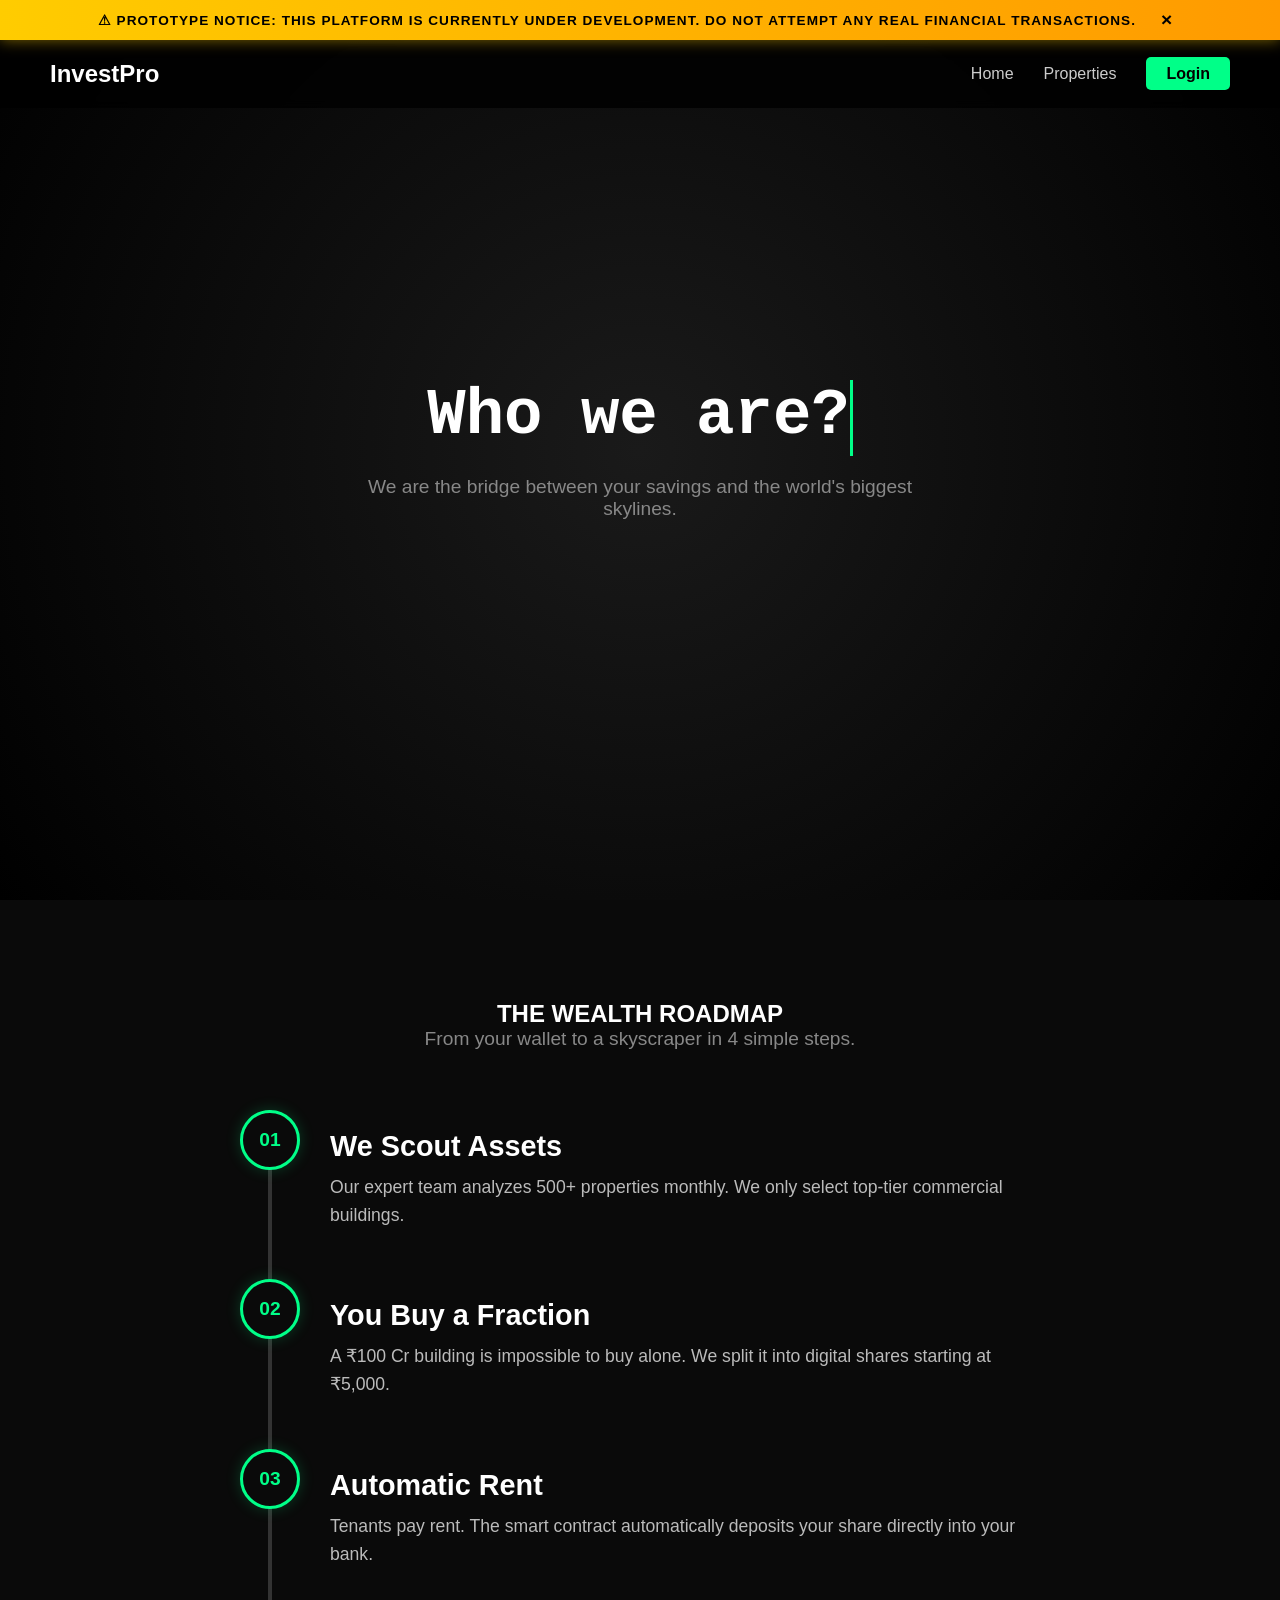
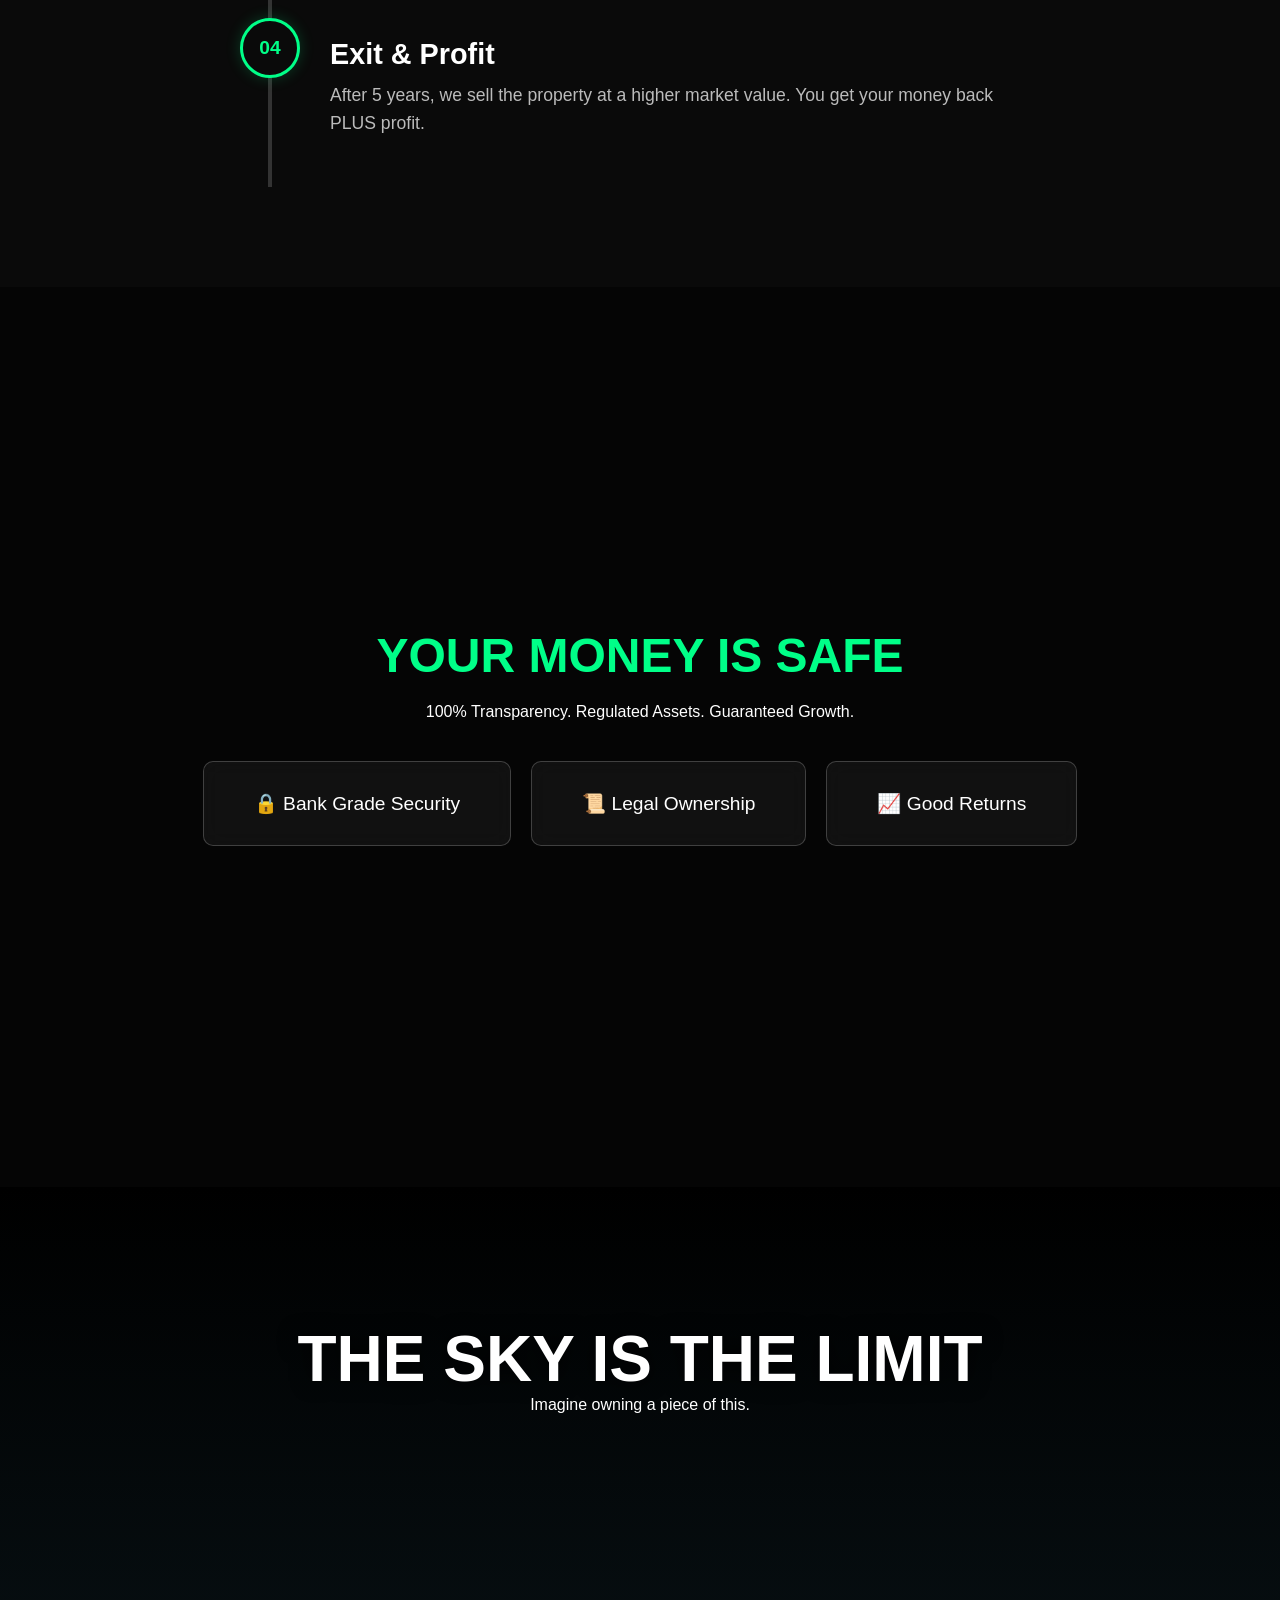
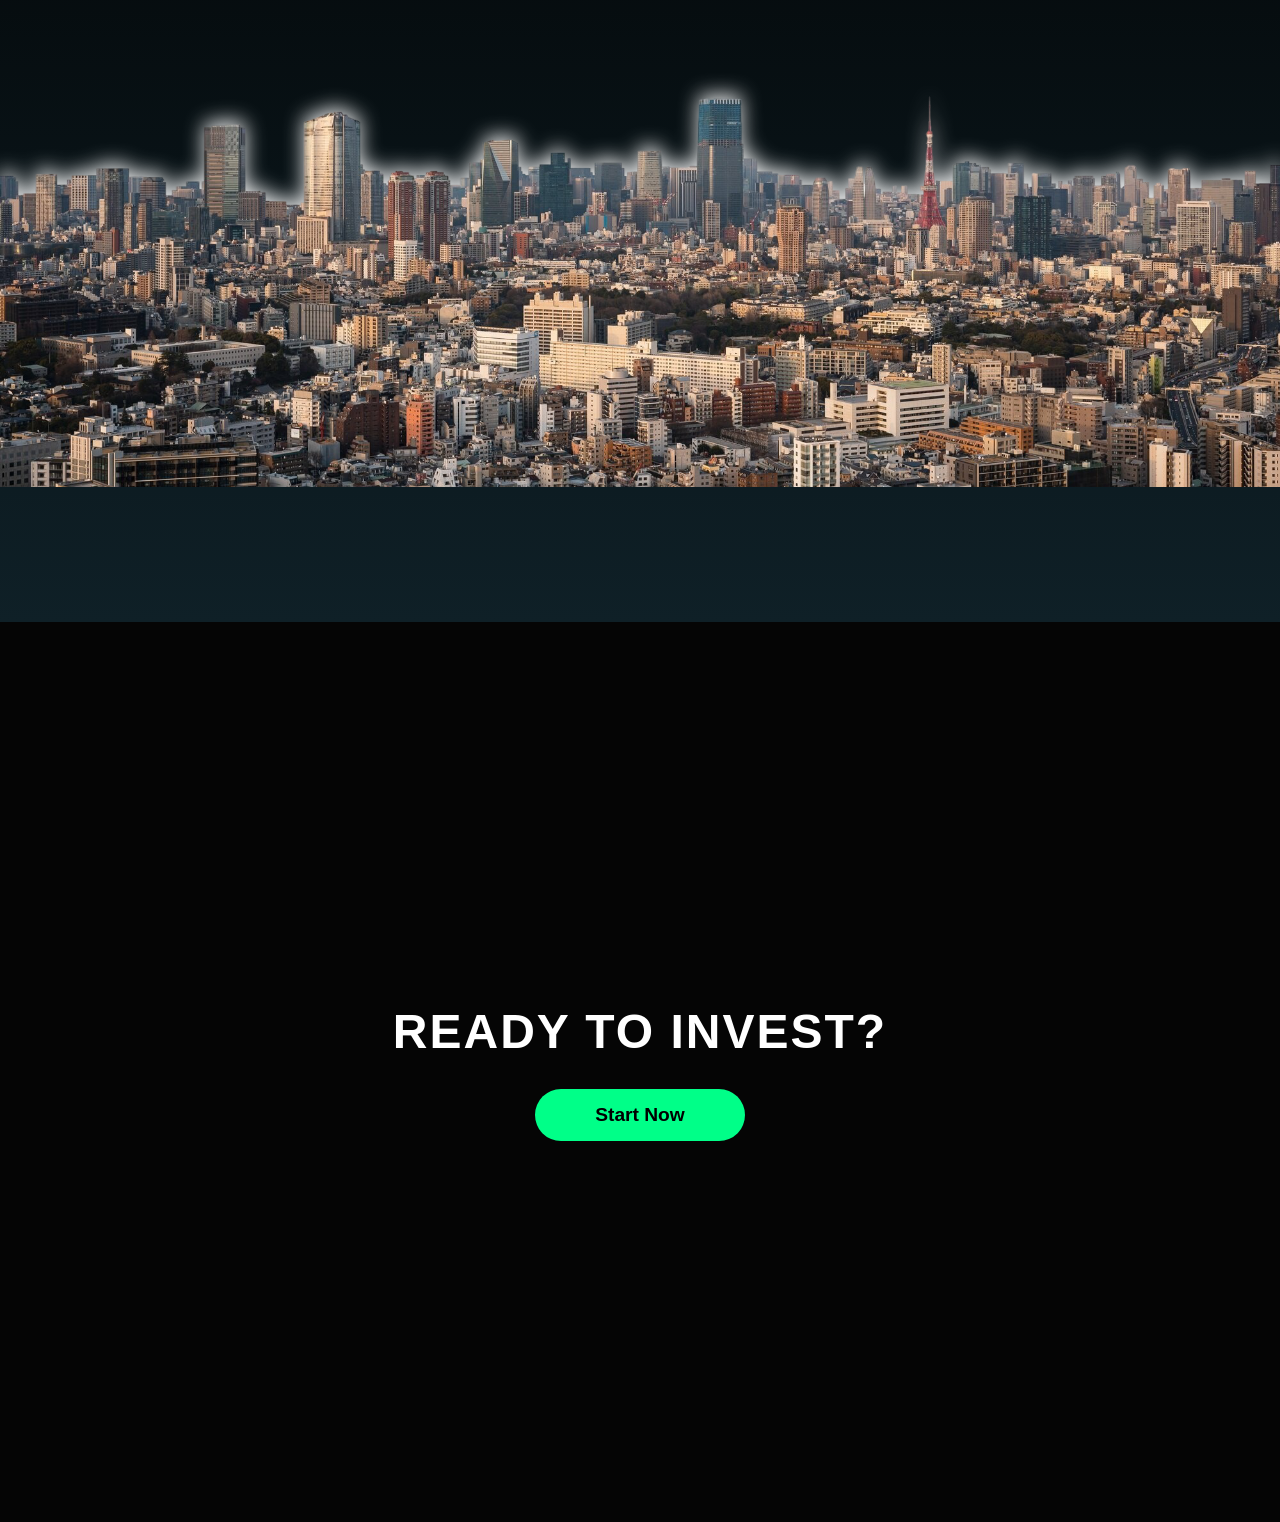
==== index.html @ 681313ad "Initial launch of InvestPro" ====
<!DOCTYPE html>
<html lang="en">
<head>
    <meta charset="UTF-8">
    <meta name="viewport" content="width=device-width, initial-scale=1.0">
    <title>InvestPro - Future of Real Estate</title>
    <link rel="stylesheet" href="style.css">
</head>
<body>

    <body class="has-alert"> <div id="dev-warning" class="dev-alert-bar">
        <span>⚠ PROTOTYPE NOTICE: This platform is currently under development. Do not attempt any real financial transactions.</span>
        <button class="close-alert" onclick="closeAlert()">×</button>
    </div>
    
    <div class="cursor-glow"></div>

    <nav class="navbar">
        <div class="logo">InvestPro</div>
        <ul class="nav-links">
        <li><a href="#">Home</a></li>
        <li><a href="login.html">Properties</a></li>
        <li><a href="login.html" class="login-btn">Login</a></li>
        </ul>
    </nav>

    <section class="screen intro">
        <div class="content">
            <h1 id="typewriter"></h1>
            <p>We are the bridge between your savings and the world's biggest skylines.</p>
        </div>

        <div class="airplane-container">
            <svg class="paper-airplane" viewBox="0 0 512 512" fill="currentColor">
                <path d="M498.1 5.6c10.1 7 15.4 19.1 13.5 31.2l-64 416c-1.5 9.7-7.4 18.2-16 23s-18.9 5.4-28 1.6L284 427.7l-68.5 74.1c-8.9 9.7-22.9 12.9-35.2 8.1S160 493.2 160 480V396.4c0-4 1.5-7.8 4.2-10.7L331.8 202.8c5.8-6.3 5.6-16-.4-22s-15.7-6.4-22-.7L106 360.8 17.7 316.6C7.1 311.3 .3 300.7 0 288.9s5.9-22.8 16.1-28.7l448-256c10.7-6.1 23.9-5.5 34 1.4z"/>
            </svg>
            <div class="jet-trail"></div>
        </div>
    </section>

    <section class="screen process-section">
        <h2>THE WEALTH ROADMAP</h2>
        <p class="subtitle">From your wallet to a skyscraper in 4 simple steps.</p>

        <div class="timeline">
            <div class="timeline-item hidden">
                <div class="step-number">01</div>
                <div class="step-content">
                    <h3>We Scout Assets</h3>
                    <p>Our expert team analyzes 500+ properties monthly. We only select top-tier commercial buildings.</p>
                </div>
            </div>
            <div class="timeline-item hidden">
                <div class="step-number">02</div>
                <div class="step-content">
                    <h3>You Buy a Fraction</h3>
                    <p>A ₹100 Cr building is impossible to buy alone. We split it into digital shares starting at ₹5,000.</p>
                </div>
            </div>
            <div class="timeline-item hidden">
                <div class="step-number">03</div>
                <div class="step-content">
                    <h3>Automatic Rent</h3>
                    <p>Tenants pay rent. The smart contract automatically deposits your share directly into your bank.</p>
                </div>
            </div>
            <div class="timeline-item hidden">
                <div class="step-number">04</div>
                <div class="step-content">
                    <h3>Exit & Profit</h3>
                    <p>After 5 years, we sell the property at a higher market value. You get your money back PLUS profit.</p>
                </div>
            </div>
        </div>
    </section>

    <section class="screen safety">
        <div class="content">
            <h2>YOUR MONEY IS SAFE</h2>
            <p>100% Transparency. Regulated Assets. Guaranteed Growth.</p>
            <div class="cards-row">
                <div class="glass-card hidden">🔒 Bank Grade Security</div>
                <div class="glass-card hidden">📜 Legal Ownership</div>
                <div class="glass-card hidden">📈 Good Returns</div>
            </div>
        </div>
    </section>

    <div class="grand-reveal-container">
        <div class="sticky-wrapper">
            
            <div class="floating-text">
                <h2>THE SKY IS THE LIMIT</h2>
                <p>Imagine owning a piece of this.</p>
            </div>

            <img src="city.png" class="burj-khalifa" alt="City Skyline">
                 
        </div>
    </div>

    <section class="screen footer">
    <h2>Ready to Invest?</h2>
    
    <a href="register.html" class="cta-btn">Start Now</a>
    
</section>

    <script src="script.js"></script>
</body>
</html>
---- style.css ----
/* =========================================
   1. GLOBAL RESET & BASICS
   ========================================= */
* { margin: 0; padding: 0; box-sizing: border-box; }

body {
    background-color: #050505; 
    color: white;
    font-family: 'Arial', sans-serif;
    overflow-x: hidden; 
    cursor: crosshair; /* Custom Cursor */
}

/* =========================================
   2. DEVELOPMENT WARNING BAR (Fixed Top)
   ========================================= */
.dev-alert-bar {
    position: fixed;
    top: 0; left: 0; width: 100%; height: 40px;
    background: linear-gradient(90deg, #ffcc00, #ff9a00); /* Amber Warning */
    color: black;
    display: flex; justify-content: center; align-items: center;
    z-index: 10001; /* Highest priority */
    font-size: 0.85rem; font-weight: bold;
    box-shadow: 0 0 15px rgba(255, 204, 0, 0.5);
    text-transform: uppercase; letter-spacing: 1px;
}
.dev-alert-bar span { margin-right: 15px; }

.close-alert {
    background: transparent; border: none; font-size: 1.2rem;
    cursor: pointer; font-weight: bold; color: black; padding: 0 10px;
}
.close-alert:hover { color: white; }

/* Push Navbar down when alert is present */
body.has-alert .navbar { top: 40px; }

/* =========================================
   3. CUSTOM CURSOR & NAVBAR
   ========================================= */
.cursor-glow {
    width: 40px; height: 40px; border: 2px solid #00ff88; border-radius: 50%;
    position: fixed; transform: translate(-50%, -50%); pointer-events: none;
    z-index: 9999; box-shadow: 0 0 10px #00ff88, inset 0 0 10px #00ff88;
    transition: width 0.2s, height 0.2s, background-color 0.2s; mix-blend-mode: difference;
}
.cursor-glow.active { width: 20px; height: 20px; background-color: #00ff88; }

a, button, .card { cursor: pointer; }

.navbar {
    display: flex; justify-content: space-between; align-items: center;
    padding: 20px 50px; position: fixed; width: 100%; top: 0;
    z-index: 1000; background: rgba(0, 0, 0, 0.8); backdrop-filter: blur(5px);
    transition: top 0.3s ease;
}
.logo { font-weight: bold; font-size: 24px; color: white; }
.nav-links { list-style: none; display: flex; gap: 30px; }
.nav-links a { text-decoration: none; color: #ccc; transition: color 0.3s; }
.nav-links a:hover { color: #00ff88; }
.login-btn { background: #00ff88; color: black !important; padding: 8px 20px; border-radius: 5px; font-weight: bold; }

/* =========================================
   4. HOMEPAGE: INTRO SECTION
   ========================================= */
.screen {
    min-height: 100vh; display: flex; flex-direction: column;
    align-items: center; justify-content: center; text-align: center;
    padding: 50px 20px; position: relative;
}
.intro { background: radial-gradient(circle, #1a1a1a, #000000); overflow: hidden; }

#typewriter {
    font-size: 4rem; font-family: 'Courier New', monospace;
    border-right: 3px solid #00ff88; display: inline-block; min-height: 1.2em;
    margin-bottom: 20px; position: relative; z-index: 2;
}
.intro p { color: #888; font-size: 1.2rem; max-width: 600px; position: relative; z-index: 2; }

/* CYBERPUNK PLANE */
.airplane-container {
    position: absolute; top: 0; left: 0; width: 100%; height: 100%;
    pointer-events: none; overflow: hidden; z-index: 0; perspective: 1000px;
}
.paper-airplane {
    position: absolute; bottom: -100px; left: -100px; width: 60px; height: 60px; color: #fff;
    filter: drop-shadow(0 0 10px #00ff88) drop-shadow(0 0 20px #00ff88);
    animation: superFlight 8s ease-in-out infinite;
}
.jet-trail {
    position: absolute; width: 200px; height: 2px;
    background: linear-gradient(to left, transparent, #00ff88, #fff);
    opacity: 0; filter: blur(2px); animation: trailFollow 8s ease-in-out infinite;
}
@keyframes superFlight {
    0% { transform: translate(0, 0) rotate(15deg) translateZ(0); opacity: 0; }
    10% { opacity: 1; }
    20% { transform: translate(30vw, -20vh) rotate(45deg) rotateX(20deg); }
    60% { transform: translate(60vw, -60vh) rotate(20deg) rotateX(-20deg); }
    100% { transform: translate(120vw, -120vh) rotate(60deg) scale(0.5); opacity: 0; }
}

/* =========================================
   5. HOMEPAGE: TIMELINE SECTION
   ========================================= */
.process-section { background-color: #0a0a0a; padding: 100px 20px; position: relative; z-index: 1; }
.subtitle { color: #888; margin-bottom: 60px; font-size: 1.2rem; }
.timeline { position: relative; max-width: 800px; margin: 0 auto; z-index: 2; }
.timeline::after {
    content: ''; position: absolute; width: 4px; background-color: #333;
    left: 28px; top: 0; bottom: 0; z-index: -1;
}
.timeline-item { padding: 20px 0 50px 90px; position: relative; text-align: left; }
.step-number {
    position: absolute; left: 0; top: 0; width: 60px; height: 60px;
    background-color: #0a0a0a; border: 3px solid #00ff88; border-radius: 50%;
    color: #00ff88; font-weight: bold; font-size: 1.2rem; display: flex;
    align-items: center; justify-content: center; z-index: 2;
    box-shadow: 0 0 15px rgba(0, 255, 136, 0.2); transition: all 0.3s ease;
}
.step-content h3 { color: white; font-size: 1.8rem; margin: 0 0 10px 0; }
.step-content p { color: #bbb; line-height: 1.6; font-size: 1.1rem; margin: 0; }
.timeline-item:hover .step-number { background-color: #00ff88; color: black; box-shadow: 0 0 30px #00ff88; transform: scale(1.1); }

/* =========================================
   6. HOMEPAGE: SAFETY CARDS
   ========================================= */
.safety h2 { font-size: 3rem; color: #00ff88; margin-bottom: 20px; }
.cards-row { display: flex; gap: 20px; justify-content: center; margin-top: 40px; flex-wrap: wrap; }
.glass-card {
    background: rgba(255, 255, 255, 0.05); padding: 30px 50px;
    border: 1px solid rgba(255, 255, 255, 0.2); border-radius: 10px; font-size: 1.2rem; backdrop-filter: blur(10px);
}
.hidden { opacity: 0; transform: translateY(50px); transition: all 1s ease-out; }
.show { opacity: 1; transform: translateY(0); }

/* =========================================
   7. HOMEPAGE: EPIC REVEAL (CITY ONLY)
   ========================================= */
.grand-reveal-container {
    height: 115vh; /* Shorter scroll */
    background: linear-gradient(#000000, #0f2027);
}
.sticky-wrapper {
    position: sticky; top: 0; height: 100vh; width: 100%;
    overflow: hidden; display: flex; justify-content: center; align-items: flex-end;
}

/* THE CITY */
.burj-khalifa {
    position: absolute; bottom: 0; left: 0;
    width: 100%; height: auto; max-height: 70vh;
    object-fit: cover; z-index: 2;
    /* Edge Light Effect */
    filter: drop-shadow(0 -4px 10px rgba(255, 255, 255, 0.9));
    /* Animation */
    animation: rollOff linear both;
    animation-timeline: view(block);
    animation-range: exit 0% exit 100%;
}
@keyframes rollOff {
    0% { transform: scale(1); opacity: 1; }
    100% { transform: scale(1.5); opacity: 0; }
}
.floating-text {
    position: absolute; top: 15%; width: 100%; text-align: center; z-index: 3;
}
.floating-text h2 { font-size: 4rem; text-shadow: 0 0 20px black; }

/* =========================================
   8. HOMEPAGE: FOOTER
   ========================================= */
.footer { height: 50vh; background: #050505; flex-direction: column; gap: 30px; }
.footer h2 { font-size: 3rem; text-transform: uppercase; letter-spacing: 2px; }
.cta-btn {
    text-decoration: none; display: inline-block;
    padding: 15px 60px; font-size: 1.2rem; background: #00ff88; border: none;
    border-radius: 30px; color: black; font-weight: bold; transition: all 0.3s ease;
}
.cta-btn:hover { transform: scale(1.1); box-shadow: 0 0 40px #00ff88; }

/* =========================================
   9. LOGIN & REGISTER PAGES
   ========================================= */
.login-page {
    min-height: 100vh;
    background: radial-gradient(circle at center, #1a1a1a, #000000);
    display: flex; justify-content: center; align-items: center;
    padding: 20px;
}

.login-card {
    background: rgba(255, 255, 255, 0.03); backdrop-filter: blur(10px);
    padding: 50px 40px; border-radius: 15px;
    border: 1px solid rgba(0, 255, 136, 0.3);
    box-shadow: 0 0 30px rgba(0, 255, 136, 0.1);
    width: 100%; max-width: 400px; text-align: center;
    animation: fadeInUp 0.8s ease-out;
}
@keyframes fadeInUp { from { opacity: 0; transform: translateY(50px); } to { opacity: 1; transform: translateY(0); } }

.login-card h2 { color: #00ff88; letter-spacing: 2px; margin-bottom: 10px; }
.login-subtitle { color: #888; font-size: 0.9rem; margin-bottom: 40px; }

/* Inputs */
.input-group { position: relative; margin-bottom: 30px; }
.input-group input {
    width: 100%; padding: 10px 0; background: transparent;
    border: none; border-bottom: 2px solid #333;
    color: white; font-size: 1.1rem; outline: none; transition: all 0.3s ease;
}
.input-group label {
    position: absolute; top: 10px; left: 0; color: #666; pointer-events: none; transition: all 0.3s ease;
}
.input-group input:focus ~ label,
.input-group input:not(:placeholder-shown) ~ label {
    top: -20px; font-size: 0.8rem; color: #00ff88;
}

/* Validation Colors (Red/Green) */
.input-group input:valid:not(:placeholder-shown) { border-bottom: 2px solid #00ff88; color: #00ff88; }
.input-group input:invalid:not(:placeholder-shown) { border-bottom: 2px solid #ff0055; color: #ff0055; }
.input-group input:valid:not(:placeholder-shown) ~ label { color: #00ff88; }
.input-group input:invalid:not(:placeholder-shown) ~ label { color: #ff0055; }

/* Eye Toggle */
.toggle-eye {
    position: absolute; right: 5px; top: 10px; cursor: pointer; color: #666; z-index: 10; transition: color 0.3s ease;
}
.toggle-eye:hover { color: #00ff88; }

/* Login Button */
.login-submit-btn {
    width: 100%; padding: 15px; background: transparent;
    border: 2px solid #00ff88; color: #00ff88; font-weight: bold;
    cursor: pointer; border-radius: 30px; transition: all 0.3s ease; margin-bottom: 20px;
}
.login-submit-btn:hover { background: #00ff88; color: black; box-shadow: 0 0 20px #00ff88; }

.login-footer { display: flex; justify-content: space-between; font-size: 0.85rem; }
.login-footer a { color: #666; text-decoration: none; transition: color 0.3s; }
.login-footer a:hover { color: white; }

.back-link { position: absolute; top: 100px; left: 30px; color: #00ff88; text-decoration: none; font-weight: bold; z-index: 10; }

/* =========================================
   10. DASHBOARD / PROFILE STYLES
   ========================================= */
.dashboard-container { display: flex; min-height: 100vh; background: #050505; }

/* SIDEBAR */
.sidebar {
    width: 280px; background: rgba(255, 255, 255, 0.02);
    border-right: 1px solid rgba(0, 255, 136, 0.2);
    padding: 30px; display: flex; flex-direction: column;
}
.user-widget { text-align: center; margin: 40px 0; padding-bottom: 20px; border-bottom: 1px solid #333; }
.avatar img {
    width: 80px; height: 80px; border-radius: 50%;
    border: 2px solid #00ff88; box-shadow: 0 0 15px #00ff88; margin-bottom: 10px;
}
.side-menu { list-style: none; margin-bottom: auto; }
.side-menu li {
    padding: 15px; color: #aaa; cursor: pointer; transition: all 0.3s; border-radius: 10px; margin-bottom: 5px;
}
.side-menu li:hover, .side-menu li.active { background: rgba(0, 255, 136, 0.1); color: #00ff88; }
.logout-btn { color: #ff0055; text-decoration: none; text-align: center; font-weight: bold; margin-top: 20px; display: block; }

/* MAIN CONTENT */
.main-content { flex: 1; padding: 40px; }
.main-content header { display: flex; justify-content: space-between; align-items: flex-end; margin-bottom: 40px; border-bottom: 1px solid #333; padding-bottom: 20px; }
.main-content h1 { font-size: 2.5rem; letter-spacing: 2px; }

/* STATS */
.stats-grid { display: grid; grid-template-columns: repeat(auto-fit, minmax(250px, 1fr)); gap: 20px; margin-bottom: 40px; }
.stat-card { text-align: left; }
.stat-card h3 { color: #888; font-size: 1rem; margin-bottom: 10px; }
.stat-card .number { font-size: 2.5rem; font-weight: bold; color: white; margin-bottom: 5px; }
.stat-card .trend.up { color: #00ff88; }

/* ASSETS LIST */
.section-title { color: #00ff88; margin-bottom: 20px; font-size: 1.2rem; text-transform: uppercase; }
.asset-row {
    display: flex; align-items: center; justify-content: space-between; margin-bottom: 15px; transition: transform 0.3s;
}
.asset-row:hover { transform: translateX(10px); border-color: #00ff88; }
.asset-icon { font-size: 2rem; margin-right: 20px; }
.asset-info { flex: 1; }
.asset-stat { text-align: right; margin-left: 30px; }
.asset-stat span { display: block; color: #666; font-size: 0.8rem; margin-bottom: 5px; }
.asset-stat strong { font-size: 1.1rem; color: white; }

/* =========================================
   11. DASHBOARD EXTRAS (Table, Settings, Market)
   ========================================= */

/* SETTINGS TOGGLES */
.settings-card { padding: 30px; }
.setting-row { display: flex; justify-content: space-between; align-items: center; padding: 20px 0; }
.setting-row h4 { color: white; margin-bottom: 5px; }
.setting-row p { color: #666; font-size: 0.9rem; }
.glass-divider { border: 0; height: 1px; background: rgba(255,255,255,0.1); }
.switch { position: relative; display: inline-block; width: 50px; height: 26px; }
.switch input { opacity: 0; width: 0; height: 0; }
.slider {
    position: absolute; cursor: pointer; top: 0; left: 0; right: 0; bottom: 0;
    background-color: #333; transition: .4s; border-radius: 34px;
}
.slider:before {
    position: absolute; content: ""; height: 20px; width: 20px;
    left: 3px; bottom: 3px; background-color: white; transition: .4s; border-radius: 50%;
}
input:checked + .slider { background-color: #00ff88; }
input:checked + .slider:before { transform: translateX(24px); }

/* MARKET FEED */
.market-grid { display: grid; grid-template-columns: repeat(auto-fit, minmax(300px, 1fr)); gap: 20px; }
.market-card { padding: 30px; position: relative; transition: transform 0.3s; }
.market-card:hover { transform: translateY(-5px); border-color: rgba(0, 255, 136, 0.3); box-shadow: 0 10px 30px rgba(0, 255, 136, 0.1); }

.project-details {
    display: grid; grid-template-columns: 1fr 1fr 1fr; gap: 10px;
    background: rgba(255, 255, 255, 0.05); padding: 15px; border-radius: 10px; margin-bottom: 20px;
    border: 1px solid rgba(255, 255, 255, 0.1);
}
.detail-box { text-align: center; }
.detail-box span { display: block; font-size: 0.75rem; color: #888; margin-bottom: 5px; text-transform: uppercase; }
.detail-box strong { display: block; font-size: 1rem; color: white; font-weight: bold; }

.progress-bar { width: 100%; height: 6px; background: #333; border-radius: 3px; margin-bottom: 10px; }
.progress-bar .fill { height: 100%; background: #00ff88; border-radius: 3px; }
.action-btn {
    width: 100%; padding: 10px; background: transparent;
    border: 1px solid #00ff88; color: #00ff88; border-radius: 5px;
    margin-top: 15px; font-weight: bold; transition: 0.3s;
}
.action-btn:hover { background: #00ff88; color: black; }

/* PORTFOLIO TABLE */
.portfolio-table { width: 100%; border-collapse: collapse; }
.portfolio-table th {
    text-align: left; padding: 15px 20px; background: rgba(255, 255, 255, 0.05);
    color: #00ff88; font-size: 0.9rem; text-transform: uppercase;
}
.portfolio-table td { padding: 15px 20px; border-bottom: 1px solid rgba(255, 255, 255, 0.1); color: #ddd; }
.portfolio-table tr:hover { background: rgba(255, 255, 255, 0.02); }

/* BADGES */
.badge { padding: 5px 10px; border-radius: 5px; font-size: 0.7rem; font-weight: bold; width: fit-content; display: inline-block; margin-bottom: 10px; }
.badge.green { background: rgba(0, 255, 136, 0.2); color: #00ff88; }
.badge.yellow { background: rgba(255, 200, 0, 0.2); color: #ffcc00; }
.badge.red { background: rgba(255, 0, 85, 0.2); color: #ff0055; }
.badge.blue { background: rgba(0, 150, 255, 0.2); color: #0096ff; }

/* =========================================
   INVEST POPUP MODAL
   ========================================= */
.modal-overlay {
    position: fixed;
    top: 0; left: 0;
    width: 100%; height: 100%;
    background: rgba(0, 0, 0, 0.85); /* Dark background */
    z-index: 20000; /* On top of EVERYTHING */
    display: flex;
    justify-content: center;
    align-items: center;
    backdrop-filter: blur(5px);
}

.modal-content {
    max-width: 500px;
    text-align: center;
    border: 2px solid #00ff88; /* Neon Green Border */
    box-shadow: 0 0 50px rgba(0, 255, 136, 0.2);
    animation: popIn 0.4s cubic-bezier(0.175, 0.885, 0.32, 1.275); /* Bouncy animation */
}

/* Animation to make it pop */
@keyframes popIn {
    from { transform: scale(0.5); opacity: 0; }
    to { transform: scale(1); opacity: 1; }
}

/* =========================================
   12. MOBILE RESPONSIVENESS (The Fix)
   ========================================= */

@media (max-width: 768px) {

    /* --- GLOBAL TEXT --- */
    html { font-size: 14px; } /* Shrinks all text slightly */
    h1 { font-size: 2rem !important; }
    h2 { font-size: 1.8rem !important; }

    /* --- NAVBAR --- */
    .navbar {
        padding: 15px;
        flex-direction: column;
        background: black; /* Solid background for readability */
    }
    .nav-links {
        margin-top: 15px;
        gap: 15px;
        font-size: 0.9rem;
        flex-wrap: wrap;
        justify-content: center;
    }

    /* --- HOMEPAGE ADJUSTMENTS --- */
    #typewriter { font-size: 2.5rem; min-height: 3rem; }
    .intro p { font-size: 1rem; padding: 0 20px; }
    
    .timeline::after { left: 20px; }
    .timeline-item { padding-left: 60px; padding-right: 0; }
    .step-number { width: 40px; height: 40px; font-size: 1rem; }

    /* --- CITY REVEAL --- */
    .grand-reveal-container { height: 100vh; } /* Shorter scroll on phone */
    .floating-text { top: 20%; }
    .floating-text h2 { font-size: 2.5rem; }

    /* --- DASHBOARD (The Big Fix) --- */
    .dashboard-container {
        flex-direction: column; /* Stack vertically */
    }

    /* Sidebar becomes a Top Bar */
    .sidebar {
        width: 100%;
        height: auto;
        padding: 15px;
        border-right: none;
        border-bottom: 1px solid #333;
    }

    .user-widget {
        display: flex;
        align-items: center;
        justify-content: center;
        gap: 15px;
        margin: 10px 0;
        padding-bottom: 0;
        border-bottom: none;
        text-align: left;
    }
    .user-widget h3 { margin: 0; font-size: 1.1rem; }
    .avatar img { width: 50px; height: 50px; margin: 0; }

    /* Make the Menu scroll horizontally */
    .side-menu {
        display: flex;
        overflow-x: auto; /* Allows scrolling left/right */
        gap: 10px;
        padding-bottom: 5px;
    }
    .side-menu li {
        white-space: nowrap; /* Don't wrap text */
        background: rgba(255,255,255,0.05);
        margin: 0;
        font-size: 0.85rem;
        padding: 10px 15px;
    }
    
    /* Logout button smaller */
    .logout-btn { display: none; } /* Hide logout on mobile to save space, or move it */

    /* Main Content Padding */
    .main-content { padding: 20px 15px; }

    /* --- MARKET CARDS --- */
    .project-details {
        grid-template-columns: 1fr; /* Stack the details vertically */
        gap: 15px;
    }
    .detail-box {
        display: flex;
        justify-content: space-between;
        align-items: center;
        border-bottom: 1px solid rgba(255,255,255,0.1);
        padding-bottom: 5px;
    }
    .detail-box span { margin-bottom: 0; }
    .detail-box:last-child { border-bottom: none; }
    
    /* --- TABLES --- */
    /* Make table scrollable if it gets too wide */
    .glass-card { padding: 20px; overflow-x: auto; }
}
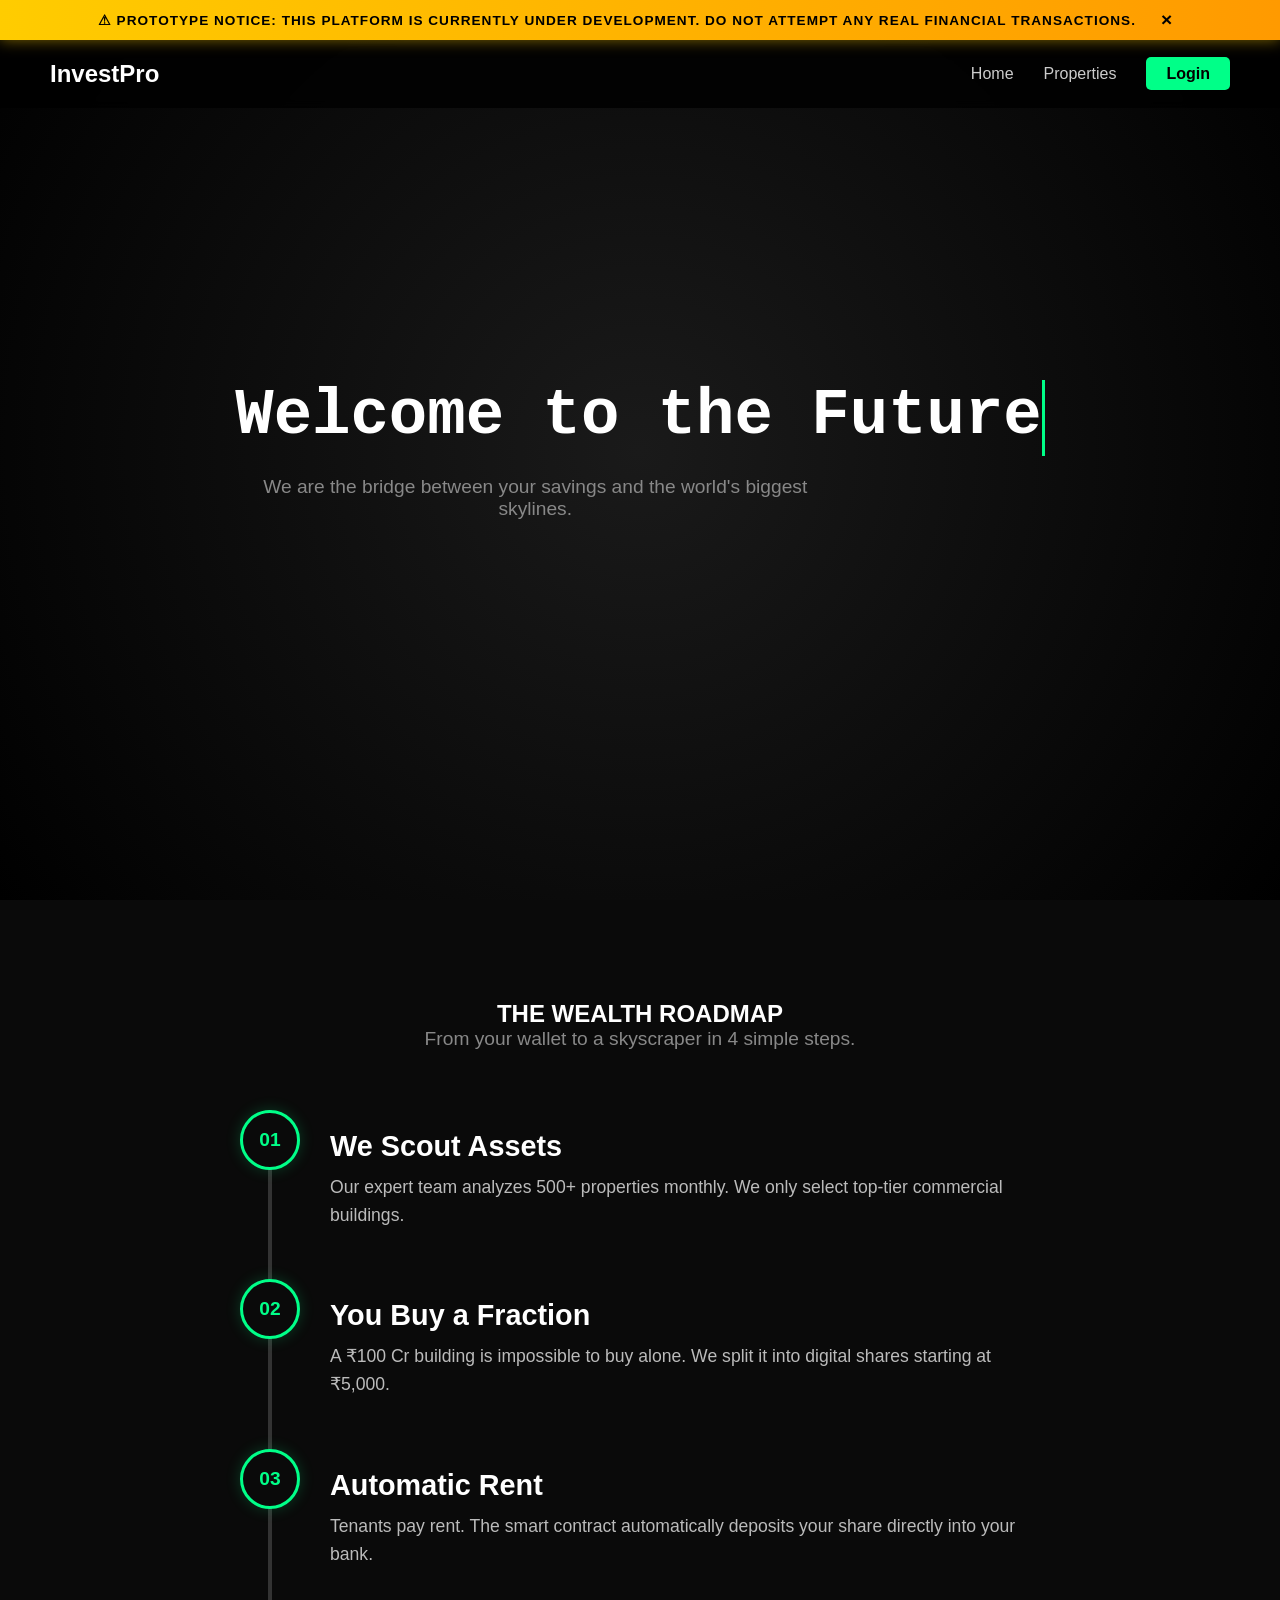
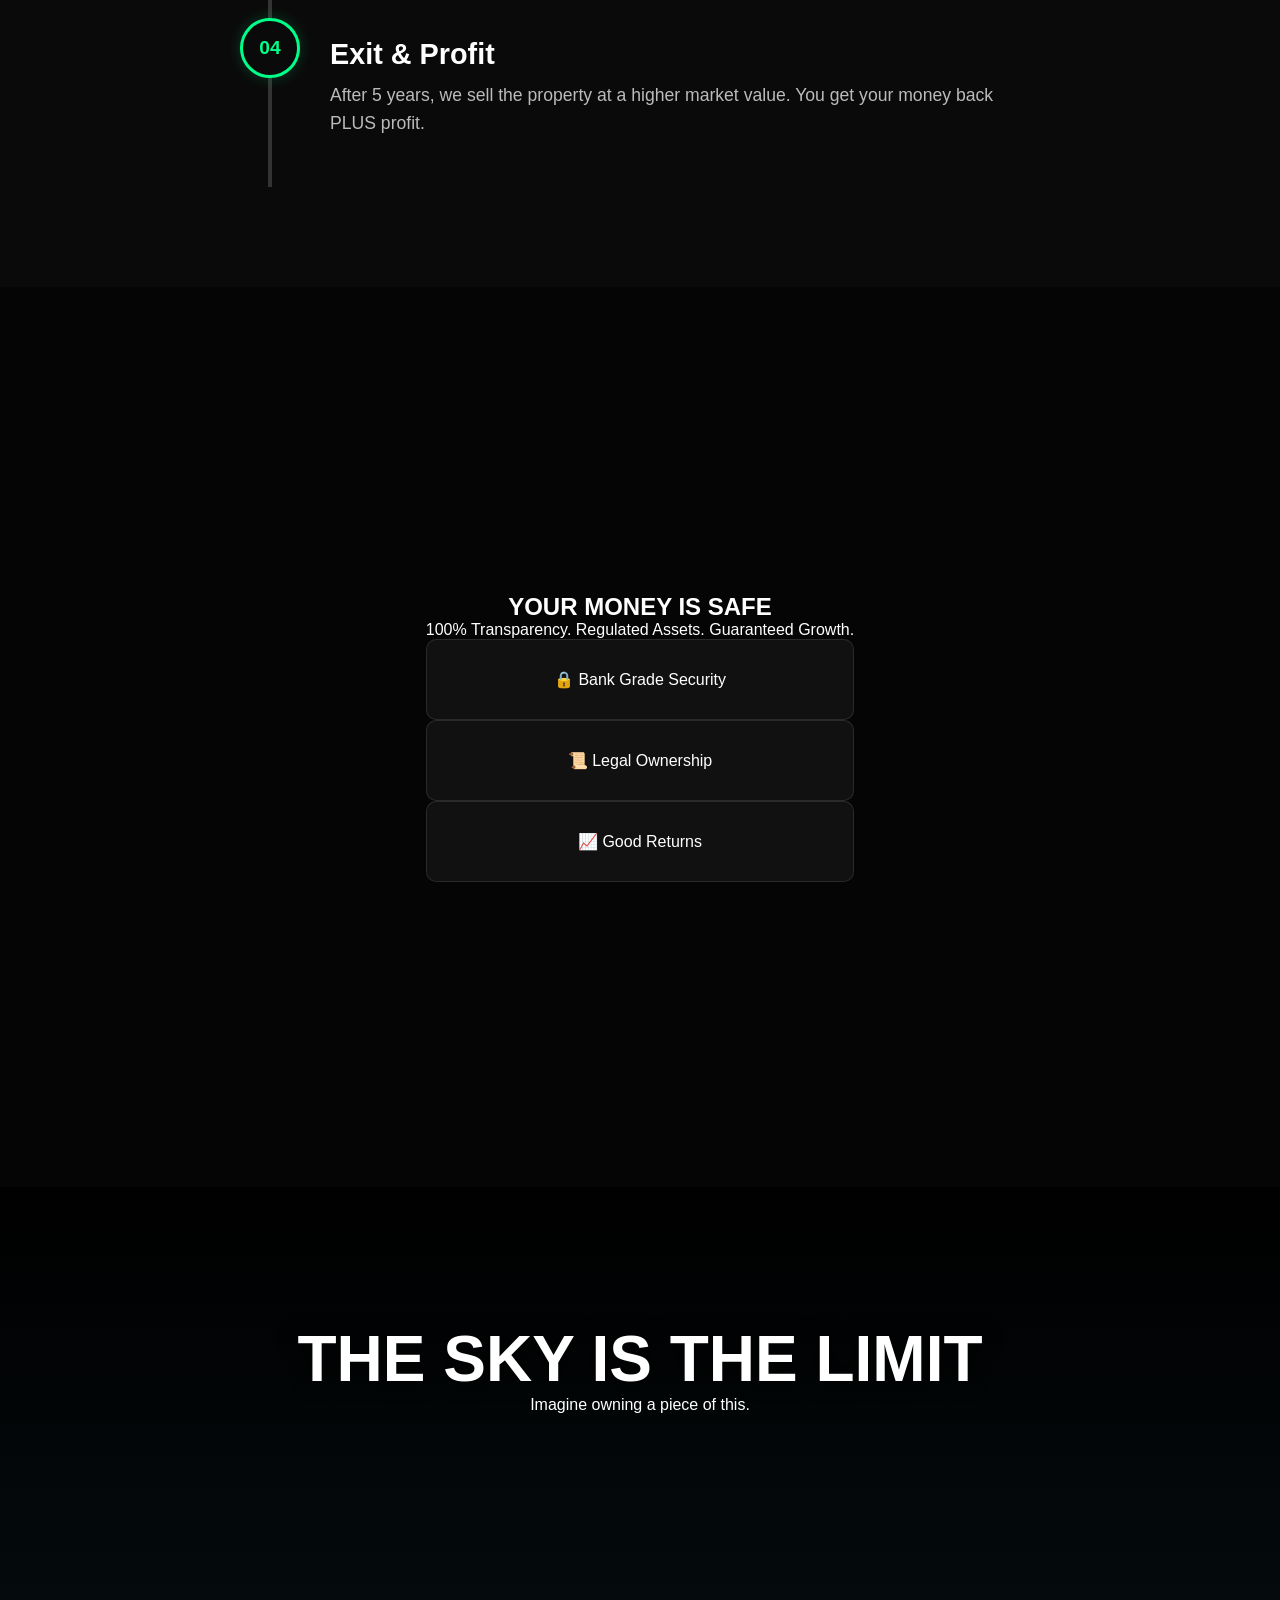
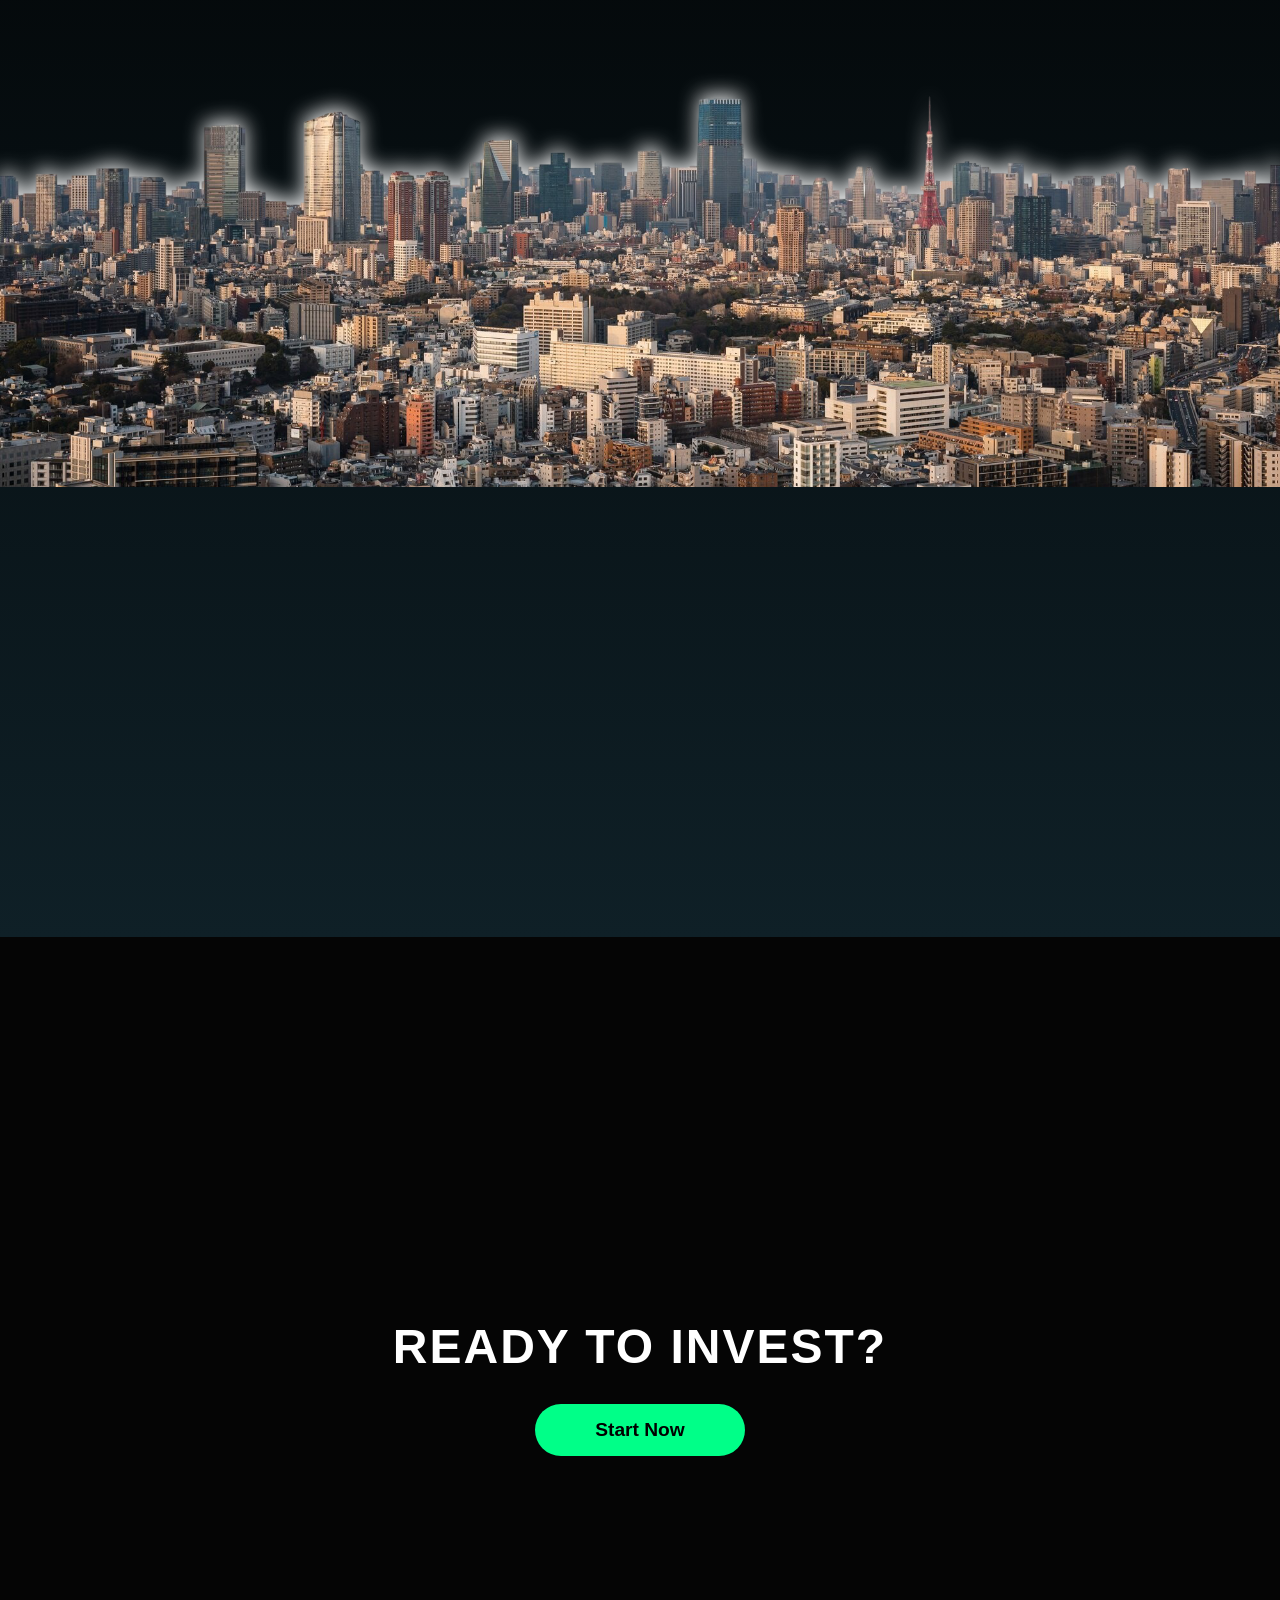
==== commit a45ae759: "made my J.S code more structured..with the help of Gemini Ai and also removed the glowing Cursor fro" ====
--- a/index.html
+++ b/index.html
@@ -12,8 +12,6 @@
         <span>⚠ PROTOTYPE NOTICE: This platform is currently under development. Do not attempt any real financial transactions.</span>
         <button class="close-alert" onclick="closeAlert()">×</button>
     </div>
-    
-    <div class="cursor-glow"></div>
 
     <nav class="navbar">
         <div class="logo">InvestPro</div>
--- a/style.css
+++ b/style.css
@@ -1,30 +1,42 @@
-/* =========================================
-   1. GLOBAL RESET & BASICS
-   ========================================= */
-* { margin: 0; padding: 0; box-sizing: border-box; }
+/* ==========================================================================
+   1. GLOBAL RESET & CORE STYLES
+   ========================================================================== */
+* {
+    margin: 0;
+    padding: 0;
+    box-sizing: border-box;
+}
 
 body {
     background-color: #050505; 
     color: white;
     font-family: 'Arial', sans-serif;
     overflow-x: hidden; 
-    cursor: crosshair; /* Custom Cursor */
-}
-
-/* =========================================
-   2. DEVELOPMENT WARNING BAR (Fixed Top)
-   ========================================= */
+    
+    /* This creates the "+" cursor */
+    cursor: crosshair; 
+}
+
+/* Basic Interaction Cursors */
+a, button, .card, .switch, .market-card { cursor: pointer; }
+
+
+/* ==========================================================================
+   2. DEVELOPMENT WARNING BAR (The Amber Alert)
+   ========================================================================== */
 .dev-alert-bar {
     position: fixed;
-    top: 0; left: 0; width: 100%; height: 40px;
+    top: 0; left: 0;
+    width: 100%; height: 40px;
     background: linear-gradient(90deg, #ffcc00, #ff9a00); /* Amber Warning */
     color: black;
     display: flex; justify-content: center; align-items: center;
-    z-index: 10001; /* Highest priority */
+    z-index: 10001; /* Highest priority: Sits on top of Navbar */
     font-size: 0.85rem; font-weight: bold;
     box-shadow: 0 0 15px rgba(255, 204, 0, 0.5);
     text-transform: uppercase; letter-spacing: 1px;
 }
+
 .dev-alert-bar span { margin-right: 15px; }
 
 .close-alert {
@@ -33,52 +45,56 @@
 }
 .close-alert:hover { color: white; }
 
-/* Push Navbar down when alert is present */
-body.has-alert .navbar { top: 40px; }
-
-/* =========================================
-   3. CUSTOM CURSOR & NAVBAR
-   ========================================= */
-.cursor-glow {
-    width: 40px; height: 40px; border: 2px solid #00ff88; border-radius: 50%;
-    position: fixed; transform: translate(-50%, -50%); pointer-events: none;
-    z-index: 9999; box-shadow: 0 0 10px #00ff88, inset 0 0 10px #00ff88;
-    transition: width 0.2s, height 0.2s, background-color 0.2s; mix-blend-mode: difference;
-}
-.cursor-glow.active { width: 20px; height: 20px; background-color: #00ff88; }
-
-a, button, .card { cursor: pointer; }
-
+
+/* ==========================================================================
+   3. NAVIGATION BAR
+   ========================================================================== */
 .navbar {
     display: flex; justify-content: space-between; align-items: center;
-    padding: 20px 50px; position: fixed; width: 100%; top: 0;
-    z-index: 1000; background: rgba(0, 0, 0, 0.8); backdrop-filter: blur(5px);
-    transition: top 0.3s ease;
-}
+    padding: 20px 50px;
+    position: fixed; width: 100%; top: 0; /* Default position */
+    z-index: 1000;
+    background: rgba(0, 0, 0, 0.8); backdrop-filter: blur(5px);
+    transition: top 0.3s ease; /* Smooth slide when bar opens/closes */
+}
+
+/* Push Navbar down when Alert Bar is visible */
+body.has-alert .navbar { top: 40px; }
+
 .logo { font-weight: bold; font-size: 24px; color: white; }
+
 .nav-links { list-style: none; display: flex; gap: 30px; }
 .nav-links a { text-decoration: none; color: #ccc; transition: color 0.3s; }
 .nav-links a:hover { color: #00ff88; }
-.login-btn { background: #00ff88; color: black !important; padding: 8px 20px; border-radius: 5px; font-weight: bold; }
-
-/* =========================================
-   4. HOMEPAGE: INTRO SECTION
-   ========================================= */
+
+.login-btn {
+    background: #00ff88; color: black !important;
+    padding: 8px 20px; border-radius: 5px; font-weight: bold;
+}
+
+
+/* ==========================================================================
+   4. HOMEPAGE: INTRO SECTION (Cyberpunk Plane)
+   ========================================================================== */
 .screen {
-    min-height: 100vh; display: flex; flex-direction: column;
-    align-items: center; justify-content: center; text-align: center;
+    min-height: 100vh;
+    display: flex; flex-direction: column;
+    align-items: center; justify-content: center;
+    text-align: center;
     padding: 50px 20px; position: relative;
 }
 .intro { background: radial-gradient(circle, #1a1a1a, #000000); overflow: hidden; }
 
+/* Typewriter Effect */
 #typewriter {
     font-size: 4rem; font-family: 'Courier New', monospace;
-    border-right: 3px solid #00ff88; display: inline-block; min-height: 1.2em;
+    border-right: 3px solid #00ff88; /* The blinking cursor */
+    display: inline-block; min-height: 1.2em;
     margin-bottom: 20px; position: relative; z-index: 2;
 }
 .intro p { color: #888; font-size: 1.2rem; max-width: 600px; position: relative; z-index: 2; }
 
-/* CYBERPUNK PLANE */
+/* The Plane Animation */
 .airplane-container {
     position: absolute; top: 0; left: 0; width: 100%; height: 100%;
     pointer-events: none; overflow: hidden; z-index: 0; perspective: 1000px;
@@ -87,11 +103,6 @@
     position: absolute; bottom: -100px; left: -100px; width: 60px; height: 60px; color: #fff;
     filter: drop-shadow(0 0 10px #00ff88) drop-shadow(0 0 20px #00ff88);
     animation: superFlight 8s ease-in-out infinite;
-}
-.jet-trail {
-    position: absolute; width: 200px; height: 2px;
-    background: linear-gradient(to left, transparent, #00ff88, #fff);
-    opacity: 0; filter: blur(2px); animation: trailFollow 8s ease-in-out infinite;
 }
 @keyframes superFlight {
     0% { transform: translate(0, 0) rotate(15deg) translateZ(0); opacity: 0; }
@@ -101,45 +112,43 @@
     100% { transform: translate(120vw, -120vh) rotate(60deg) scale(0.5); opacity: 0; }
 }
 
-/* =========================================
+
+/* ==========================================================================
    5. HOMEPAGE: TIMELINE SECTION
-   ========================================= */
+   ========================================================================== */
 .process-section { background-color: #0a0a0a; padding: 100px 20px; position: relative; z-index: 1; }
 .subtitle { color: #888; margin-bottom: 60px; font-size: 1.2rem; }
+
 .timeline { position: relative; max-width: 800px; margin: 0 auto; z-index: 2; }
+/* The central line */
 .timeline::after {
     content: ''; position: absolute; width: 4px; background-color: #333;
     left: 28px; top: 0; bottom: 0; z-index: -1;
 }
+
 .timeline-item { padding: 20px 0 50px 90px; position: relative; text-align: left; }
+
 .step-number {
-    position: absolute; left: 0; top: 0; width: 60px; height: 60px;
+    position: absolute; left: 0; top: 0;
+    width: 60px; height: 60px;
     background-color: #0a0a0a; border: 3px solid #00ff88; border-radius: 50%;
-    color: #00ff88; font-weight: bold; font-size: 1.2rem; display: flex;
-    align-items: center; justify-content: center; z-index: 2;
+    color: #00ff88; font-weight: bold; font-size: 1.2rem;
+    display: flex; align-items: center; justify-content: center; z-index: 2;
     box-shadow: 0 0 15px rgba(0, 255, 136, 0.2); transition: all 0.3s ease;
 }
+.timeline-item:hover .step-number {
+    background-color: #00ff88; color: black; box-shadow: 0 0 30px #00ff88; transform: scale(1.1);
+}
+
 .step-content h3 { color: white; font-size: 1.8rem; margin: 0 0 10px 0; }
 .step-content p { color: #bbb; line-height: 1.6; font-size: 1.1rem; margin: 0; }
-.timeline-item:hover .step-number { background-color: #00ff88; color: black; box-shadow: 0 0 30px #00ff88; transform: scale(1.1); }
-
-/* =========================================
-   6. HOMEPAGE: SAFETY CARDS
-   ========================================= */
-.safety h2 { font-size: 3rem; color: #00ff88; margin-bottom: 20px; }
-.cards-row { display: flex; gap: 20px; justify-content: center; margin-top: 40px; flex-wrap: wrap; }
-.glass-card {
-    background: rgba(255, 255, 255, 0.05); padding: 30px 50px;
-    border: 1px solid rgba(255, 255, 255, 0.2); border-radius: 10px; font-size: 1.2rem; backdrop-filter: blur(10px);
-}
-.hidden { opacity: 0; transform: translateY(50px); transition: all 1s ease-out; }
-.show { opacity: 1; transform: translateY(0); }
-
-/* =========================================
-   7. HOMEPAGE: EPIC REVEAL (CITY ONLY)
-   ========================================= */
+
+
+/* ==========================================================================
+   6. HOMEPAGE: CITY REVEAL SCROLL
+   ========================================================================== */
 .grand-reveal-container {
-    height: 115vh; /* Shorter scroll */
+    height: 150vh; /* Determines scrolling distance */
     background: linear-gradient(#000000, #0f2027);
 }
 .sticky-wrapper {
@@ -147,14 +156,12 @@
     overflow: hidden; display: flex; justify-content: center; align-items: flex-end;
 }
 
-/* THE CITY */
+/* The Image */
 .burj-khalifa {
     position: absolute; bottom: 0; left: 0;
     width: 100%; height: auto; max-height: 70vh;
     object-fit: cover; z-index: 2;
-    /* Edge Light Effect */
     filter: drop-shadow(0 -4px 10px rgba(255, 255, 255, 0.9));
-    /* Animation */
     animation: rollOff linear both;
     animation-timeline: view(block);
     animation-range: exit 0% exit 100%;
@@ -163,33 +170,43 @@
     0% { transform: scale(1); opacity: 1; }
     100% { transform: scale(1.5); opacity: 0; }
 }
+
 .floating-text {
     position: absolute; top: 15%; width: 100%; text-align: center; z-index: 3;
 }
 .floating-text h2 { font-size: 4rem; text-shadow: 0 0 20px black; }
 
-/* =========================================
-   8. HOMEPAGE: FOOTER
-   ========================================= */
+
+/* ==========================================================================
+   7. HOMEPAGE: FOOTER
+   ========================================================================== */
 .footer { height: 50vh; background: #050505; flex-direction: column; gap: 30px; }
 .footer h2 { font-size: 3rem; text-transform: uppercase; letter-spacing: 2px; }
+
 .cta-btn {
     text-decoration: none; display: inline-block;
-    padding: 15px 60px; font-size: 1.2rem; background: #00ff88; border: none;
-    border-radius: 30px; color: black; font-weight: bold; transition: all 0.3s ease;
+    padding: 15px 60px; font-size: 1.2rem;
+    background: #00ff88; border: none; border-radius: 30px;
+    color: black; font-weight: bold; transition: all 0.3s ease;
 }
 .cta-btn:hover { transform: scale(1.1); box-shadow: 0 0 40px #00ff88; }
 
-/* =========================================
-   9. LOGIN & REGISTER PAGES
-   ========================================= */
+
+/* ==========================================================================
+   8. AUTH PAGES (LOGIN & REGISTER)
+   ========================================================================== */
 .login-page {
     min-height: 100vh;
     background: radial-gradient(circle at center, #1a1a1a, #000000);
     display: flex; justify-content: center; align-items: center;
     padding: 20px;
-}
-
+    transition: all 0.4s ease; /* Smooth slide for Alert Bar */
+    padding-top: 0;
+}
+/* Move down when Alert is active */
+body.has-alert .login-page { padding-top: 80px; }
+
+/* The Glass Card */
 .login-card {
     background: rgba(255, 255, 255, 0.03); backdrop-filter: blur(10px);
     padding: 50px 40px; border-radius: 15px;
@@ -203,7 +220,7 @@
 .login-card h2 { color: #00ff88; letter-spacing: 2px; margin-bottom: 10px; }
 .login-subtitle { color: #888; font-size: 0.9rem; margin-bottom: 40px; }
 
-/* Inputs */
+/* Input Fields */
 .input-group { position: relative; margin-bottom: 30px; }
 .input-group input {
     width: 100%; padding: 10px 0; background: transparent;
@@ -218,11 +235,9 @@
     top: -20px; font-size: 0.8rem; color: #00ff88;
 }
 
-/* Validation Colors (Red/Green) */
+/* Validation (Red/Green) */
 .input-group input:valid:not(:placeholder-shown) { border-bottom: 2px solid #00ff88; color: #00ff88; }
 .input-group input:invalid:not(:placeholder-shown) { border-bottom: 2px solid #ff0055; color: #ff0055; }
-.input-group input:valid:not(:placeholder-shown) ~ label { color: #00ff88; }
-.input-group input:invalid:not(:placeholder-shown) ~ label { color: #ff0055; }
 
 /* Eye Toggle */
 .toggle-eye {
@@ -230,7 +245,7 @@
 }
 .toggle-eye:hover { color: #00ff88; }
 
-/* Login Button */
+/* Submit Button */
 .login-submit-btn {
     width: 100%; padding: 15px; background: transparent;
     border: 2px solid #00ff88; color: #00ff88; font-weight: bold;
@@ -242,14 +257,21 @@
 .login-footer a { color: #666; text-decoration: none; transition: color 0.3s; }
 .login-footer a:hover { color: white; }
 
-.back-link { position: absolute; top: 100px; left: 30px; color: #00ff88; text-decoration: none; font-weight: bold; z-index: 10; }
-
-/* =========================================
-   10. DASHBOARD / PROFILE STYLES
-   ========================================= */
+/* Back Button Logic */
+.back-link {
+    position: absolute; top: 30px; left: 30px;
+    color: #00ff88; text-decoration: none; font-weight: bold;
+    z-index: 10; transition: all 0.4s ease;
+}
+body.has-alert .back-link { top: 80px; }
+
+
+/* ==========================================================================
+   9. DASHBOARD: MAIN LAYOUT
+   ========================================================================== */
 .dashboard-container { display: flex; min-height: 100vh; background: #050505; }
 
-/* SIDEBAR */
+/* Sidebar */
 .sidebar {
     width: 280px; background: rgba(255, 255, 255, 0.02);
     border-right: 1px solid rgba(0, 255, 136, 0.2);
@@ -267,20 +289,23 @@
 .side-menu li:hover, .side-menu li.active { background: rgba(0, 255, 136, 0.1); color: #00ff88; }
 .logout-btn { color: #ff0055; text-decoration: none; text-align: center; font-weight: bold; margin-top: 20px; display: block; }
 
-/* MAIN CONTENT */
+/* Main Area */
 .main-content { flex: 1; padding: 40px; }
 .main-content header { display: flex; justify-content: space-between; align-items: flex-end; margin-bottom: 40px; border-bottom: 1px solid #333; padding-bottom: 20px; }
 .main-content h1 { font-size: 2.5rem; letter-spacing: 2px; }
 
-/* STATS */
+
+/* ==========================================================================
+   10. DASHBOARD: COMPONENTS (Stats & Assets)
+   ========================================================================== */
 .stats-grid { display: grid; grid-template-columns: repeat(auto-fit, minmax(250px, 1fr)); gap: 20px; margin-bottom: 40px; }
-.stat-card { text-align: left; }
 .stat-card h3 { color: #888; font-size: 1rem; margin-bottom: 10px; }
 .stat-card .number { font-size: 2.5rem; font-weight: bold; color: white; margin-bottom: 5px; }
 .stat-card .trend.up { color: #00ff88; }
 
-/* ASSETS LIST */
 .section-title { color: #00ff88; margin-bottom: 20px; font-size: 1.2rem; text-transform: uppercase; }
+
+/* Asset Row (Mission Control) */
 .asset-row {
     display: flex; align-items: center; justify-content: space-between; margin-bottom: 15px; transition: transform 0.3s;
 }
@@ -291,16 +316,63 @@
 .asset-stat span { display: block; color: #666; font-size: 0.8rem; margin-bottom: 5px; }
 .asset-stat strong { font-size: 1.1rem; color: white; }
 
-/* =========================================
-   11. DASHBOARD EXTRAS (Table, Settings, Market)
-   ========================================= */
-
-/* SETTINGS TOGGLES */
+/* Common Glass Card Style */
+.glass-card {
+    background: rgba(255, 255, 255, 0.05); padding: 30px;
+    border: 1px solid rgba(255, 255, 255, 0.1); border-radius: 10px;
+}
+
+
+/* ==========================================================================
+   11. DASHBOARD: SECTIONS (Table, Market, Settings)
+   ========================================================================== */
+
+/* --- Portfolio Table --- */
+.portfolio-table { width: 100%; border-collapse: collapse; }
+.portfolio-table th {
+    text-align: left; padding: 15px 20px; background: rgba(255, 255, 255, 0.05);
+    color: #00ff88; font-size: 0.9rem; text-transform: uppercase;
+}
+.portfolio-table td { padding: 15px 20px; border-bottom: 1px solid rgba(255, 255, 255, 0.1); color: #ddd; }
+.portfolio-table tr:hover { background: rgba(255, 255, 255, 0.02); }
+
+/* Badges */
+.badge { padding: 5px 10px; border-radius: 5px; font-size: 0.7rem; font-weight: bold; width: fit-content; display: inline-block; }
+.badge.green { background: rgba(0, 255, 136, 0.2); color: #00ff88; }
+.badge.yellow { background: rgba(255, 200, 0, 0.2); color: #ffcc00; }
+.badge.red { background: rgba(255, 0, 85, 0.2); color: #ff0055; margin-bottom: 10px; }
+.badge.blue { background: rgba(0, 150, 255, 0.2); color: #0096ff; margin-bottom: 10px; }
+
+/* --- Market Feed Grid --- */
+.market-grid { display: grid; grid-template-columns: repeat(auto-fit, minmax(300px, 1fr)); gap: 20px; }
+.market-card { transition: transform 0.3s; }
+.market-card:hover { transform: translateY(-5px); border-color: rgba(0, 255, 136, 0.3); box-shadow: 0 10px 30px rgba(0, 255, 136, 0.1); }
+
+/* Detailed Info Box (3 Columns) */
+.project-details {
+    display: grid; grid-template-columns: 1fr 1fr 1fr; gap: 10px;
+    background: rgba(255, 255, 255, 0.05); padding: 15px; border-radius: 10px; margin-bottom: 20px;
+    border: 1px solid rgba(255, 255, 255, 0.1);
+}
+.detail-box { text-align: center; }
+.detail-box span { display: block; font-size: 0.75rem; color: #888; margin-bottom: 5px; text-transform: uppercase; }
+.detail-box strong { display: block; font-size: 1rem; color: white; font-weight: bold; }
+
+.progress-bar { width: 100%; height: 6px; background: #333; border-radius: 3px; margin-bottom: 10px; }
+.progress-bar .fill { height: 100%; background: #00ff88; border-radius: 3px; }
+
+.action-btn {
+    width: 100%; padding: 10px; background: transparent;
+    border: 1px solid #00ff88; color: #00ff88; border-radius: 5px;
+    margin-top: 15px; font-weight: bold; transition: 0.3s;
+}
+.action-btn:hover { background: #00ff88; color: black; }
+
+/* --- Settings Toggles --- */
 .settings-card { padding: 30px; }
 .setting-row { display: flex; justify-content: space-between; align-items: center; padding: 20px 0; }
-.setting-row h4 { color: white; margin-bottom: 5px; }
-.setting-row p { color: #666; font-size: 0.9rem; }
 .glass-divider { border: 0; height: 1px; background: rgba(255,255,255,0.1); }
+
 .switch { position: relative; display: inline-block; width: 50px; height: 26px; }
 .switch input { opacity: 0; width: 0; height: 0; }
 .slider {
@@ -314,176 +386,81 @@
 input:checked + .slider { background-color: #00ff88; }
 input:checked + .slider:before { transform: translateX(24px); }
 
-/* MARKET FEED */
-.market-grid { display: grid; grid-template-columns: repeat(auto-fit, minmax(300px, 1fr)); gap: 20px; }
-.market-card { padding: 30px; position: relative; transition: transform 0.3s; }
-.market-card:hover { transform: translateY(-5px); border-color: rgba(0, 255, 136, 0.3); box-shadow: 0 10px 30px rgba(0, 255, 136, 0.1); }
-
-.project-details {
-    display: grid; grid-template-columns: 1fr 1fr 1fr; gap: 10px;
-    background: rgba(255, 255, 255, 0.05); padding: 15px; border-radius: 10px; margin-bottom: 20px;
-    border: 1px solid rgba(255, 255, 255, 0.1);
-}
-.detail-box { text-align: center; }
-.detail-box span { display: block; font-size: 0.75rem; color: #888; margin-bottom: 5px; text-transform: uppercase; }
-.detail-box strong { display: block; font-size: 1rem; color: white; font-weight: bold; }
-
-.progress-bar { width: 100%; height: 6px; background: #333; border-radius: 3px; margin-bottom: 10px; }
-.progress-bar .fill { height: 100%; background: #00ff88; border-radius: 3px; }
-.action-btn {
-    width: 100%; padding: 10px; background: transparent;
-    border: 1px solid #00ff88; color: #00ff88; border-radius: 5px;
-    margin-top: 15px; font-weight: bold; transition: 0.3s;
-}
-.action-btn:hover { background: #00ff88; color: black; }
-
-/* PORTFOLIO TABLE */
-.portfolio-table { width: 100%; border-collapse: collapse; }
-.portfolio-table th {
-    text-align: left; padding: 15px 20px; background: rgba(255, 255, 255, 0.05);
-    color: #00ff88; font-size: 0.9rem; text-transform: uppercase;
-}
-.portfolio-table td { padding: 15px 20px; border-bottom: 1px solid rgba(255, 255, 255, 0.1); color: #ddd; }
-.portfolio-table tr:hover { background: rgba(255, 255, 255, 0.02); }
-
-/* BADGES */
-.badge { padding: 5px 10px; border-radius: 5px; font-size: 0.7rem; font-weight: bold; width: fit-content; display: inline-block; margin-bottom: 10px; }
-.badge.green { background: rgba(0, 255, 136, 0.2); color: #00ff88; }
-.badge.yellow { background: rgba(255, 200, 0, 0.2); color: #ffcc00; }
-.badge.red { background: rgba(255, 0, 85, 0.2); color: #ff0055; }
-.badge.blue { background: rgba(0, 150, 255, 0.2); color: #0096ff; }
-
-/* =========================================
-   INVEST POPUP MODAL
-   ========================================= */
+
+/* ==========================================================================
+   12. INVEST MODAL (POP-UP)
+   ========================================================================== */
 .modal-overlay {
-    position: fixed;
-    top: 0; left: 0;
-    width: 100%; height: 100%;
-    background: rgba(0, 0, 0, 0.85); /* Dark background */
-    z-index: 20000; /* On top of EVERYTHING */
-    display: flex;
-    justify-content: center;
-    align-items: center;
+    position: fixed; top: 0; left: 0; width: 100%; height: 100%;
+    background: rgba(0, 0, 0, 0.85); z-index: 20000;
+    display: flex; justify-content: center; align-items: center;
     backdrop-filter: blur(5px);
 }
 
 .modal-content {
-    max-width: 500px;
-    text-align: center;
-    border: 2px solid #00ff88; /* Neon Green Border */
-    box-shadow: 0 0 50px rgba(0, 255, 136, 0.2);
-    animation: popIn 0.4s cubic-bezier(0.175, 0.885, 0.32, 1.275); /* Bouncy animation */
-}
-
-/* Animation to make it pop */
+    max-width: 500px; text-align: center;
+    border: 2px solid #00ff88; box-shadow: 0 0 50px rgba(0, 255, 136, 0.2);
+    animation: popIn 0.4s cubic-bezier(0.175, 0.885, 0.32, 1.275);
+}
 @keyframes popIn {
     from { transform: scale(0.5); opacity: 0; }
     to { transform: scale(1); opacity: 1; }
 }
 
-/* =========================================
-   12. MOBILE RESPONSIVENESS (The Fix)
-   ========================================= */
-
+
+/* ==========================================================================
+   13. MOBILE RESPONSIVENESS (MEDIA QUERIES)
+   ========================================================================== */
 @media (max-width: 768px) {
 
-    /* --- GLOBAL TEXT --- */
-    html { font-size: 14px; } /* Shrinks all text slightly */
+    /* Global Text Scaling */
+    html { font-size: 14px; }
     h1 { font-size: 2rem !important; }
     h2 { font-size: 1.8rem !important; }
 
-    /* --- NAVBAR --- */
-    .navbar {
-        padding: 15px;
-        flex-direction: column;
-        background: black; /* Solid background for readability */
-    }
-    .nav-links {
-        margin-top: 15px;
-        gap: 15px;
-        font-size: 0.9rem;
-        flex-wrap: wrap;
-        justify-content: center;
-    }
-
-    /* --- HOMEPAGE ADJUSTMENTS --- */
+    /* Navbar Stacking */
+    .navbar { padding: 15px; flex-direction: column; background: black; }
+    .nav-links { margin-top: 15px; gap: 15px; flex-wrap: wrap; justify-content: center; }
+
+    /* Homepage Tweaks */
     #typewriter { font-size: 2.5rem; min-height: 3rem; }
-    .intro p { font-size: 1rem; padding: 0 20px; }
+    .intro p { padding: 0 20px; }
+    .timeline::after { left: 20px; }
+    .timeline-item { padding-left: 60px; }
+    .step-number { width: 40px; height: 40px; font-size: 1rem; }
     
-    .timeline::after { left: 20px; }
-    .timeline-item { padding-left: 60px; padding-right: 0; }
-    .step-number { width: 40px; height: 40px; font-size: 1rem; }
-
-    /* --- CITY REVEAL --- */
-    .grand-reveal-container { height: 100vh; } /* Shorter scroll on phone */
+    /* City Reveal Tweaks */
+    .grand-reveal-container { height: 100vh; }
     .floating-text { top: 20%; }
-    .floating-text h2 { font-size: 2.5rem; }
-
-    /* --- DASHBOARD (The Big Fix) --- */
-    .dashboard-container {
-        flex-direction: column; /* Stack vertically */
-    }
-
-    /* Sidebar becomes a Top Bar */
-    .sidebar {
-        width: 100%;
-        height: auto;
-        padding: 15px;
-        border-right: none;
-        border-bottom: 1px solid #333;
-    }
-
+
+    /* Dashboard Logic: Column Layout */
+    .dashboard-container { flex-direction: column; }
+    
+    /* Top Bar Sidebar */
+    .sidebar { width: 100%; padding: 15px; border-right: none; border-bottom: 1px solid #333; }
     .user-widget {
-        display: flex;
-        align-items: center;
-        justify-content: center;
-        gap: 15px;
-        margin: 10px 0;
-        padding-bottom: 0;
-        border-bottom: none;
-        text-align: left;
+        display: flex; align-items: center; justify-content: flex-start; gap: 15px;
+        margin: 10px 0; padding-bottom: 0; border-bottom: none;
     }
     .user-widget h3 { margin: 0; font-size: 1.1rem; }
     .avatar img { width: 50px; height: 50px; margin: 0; }
-
-    /* Make the Menu scroll horizontally */
-    .side-menu {
-        display: flex;
-        overflow-x: auto; /* Allows scrolling left/right */
-        gap: 10px;
-        padding-bottom: 5px;
+    .logout-btn { display: none; }
+
+    /* Horizontal Scroll Menu */
+    .side-menu { display: flex; overflow-x: auto; gap: 10px; padding-bottom: 5px; }
+    .side-menu li { white-space: nowrap; background: rgba(255,255,255,0.05); margin: 0; padding: 10px 15px; }
+
+    .main-content { padding: 20px 15px; }
+
+    /* Stack Market Details Vertically */
+    .project-details { grid-template-columns: 1fr; gap: 15px; }
+    .detail-box {
+        display: flex; justify-content: space-between; align-items: center;
+        border-bottom: 1px solid rgba(255,255,255,0.1); padding-bottom: 5px;
     }
-    .side-menu li {
-        white-space: nowrap; /* Don't wrap text */
-        background: rgba(255,255,255,0.05);
-        margin: 0;
-        font-size: 0.85rem;
-        padding: 10px 15px;
-    }
+    .detail-box:last-child { border-bottom: none; }
+    .detail-box span { margin-bottom: 0; }
     
-    /* Logout button smaller */
-    .logout-btn { display: none; } /* Hide logout on mobile to save space, or move it */
-
-    /* Main Content Padding */
-    .main-content { padding: 20px 15px; }
-
-    /* --- MARKET CARDS --- */
-    .project-details {
-        grid-template-columns: 1fr; /* Stack the details vertically */
-        gap: 15px;
-    }
-    .detail-box {
-        display: flex;
-        justify-content: space-between;
-        align-items: center;
-        border-bottom: 1px solid rgba(255,255,255,0.1);
-        padding-bottom: 5px;
-    }
-    .detail-box span { margin-bottom: 0; }
-    .detail-box:last-child { border-bottom: none; }
-    
-    /* --- TABLES --- */
-    /* Make table scrollable if it gets too wide */
-    .glass-card { padding: 20px; overflow-x: auto; }
+    /* Scrollable Tables */
+    .glass-card { overflow-x: auto; }
 }
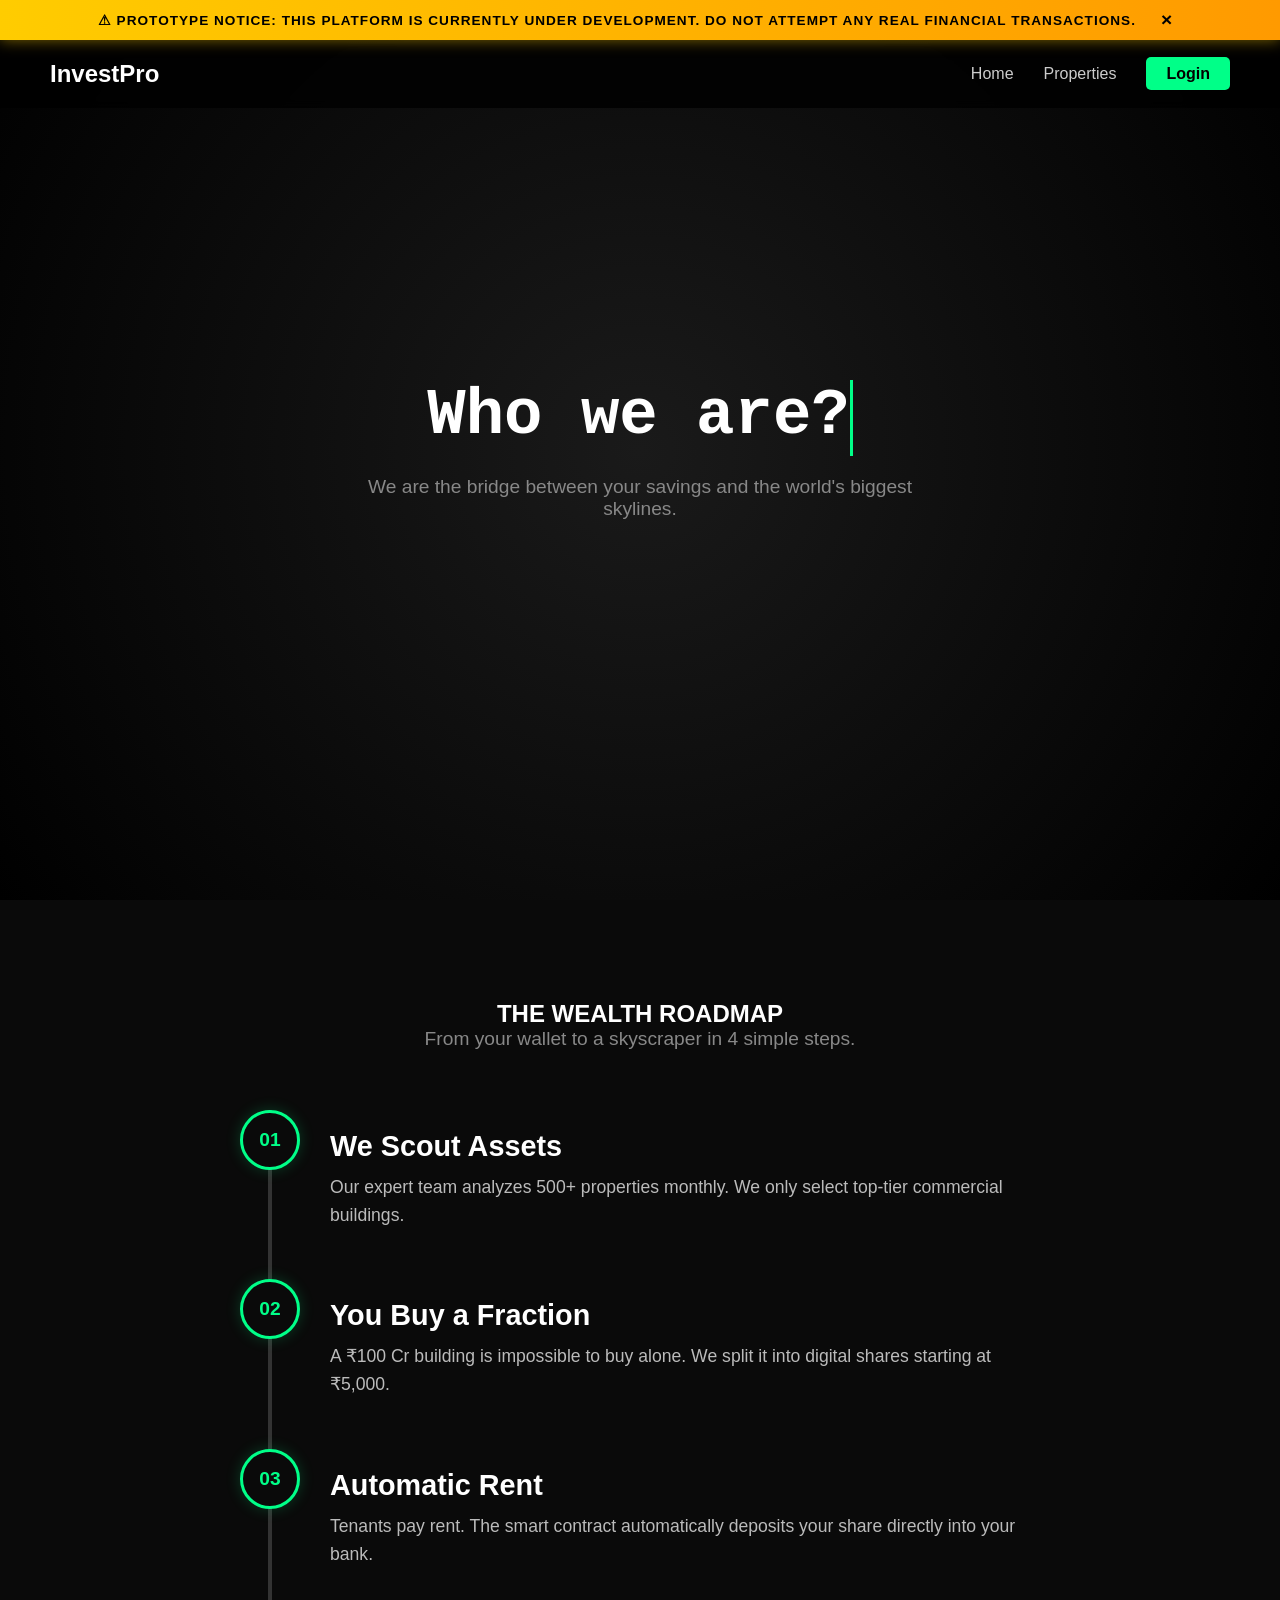
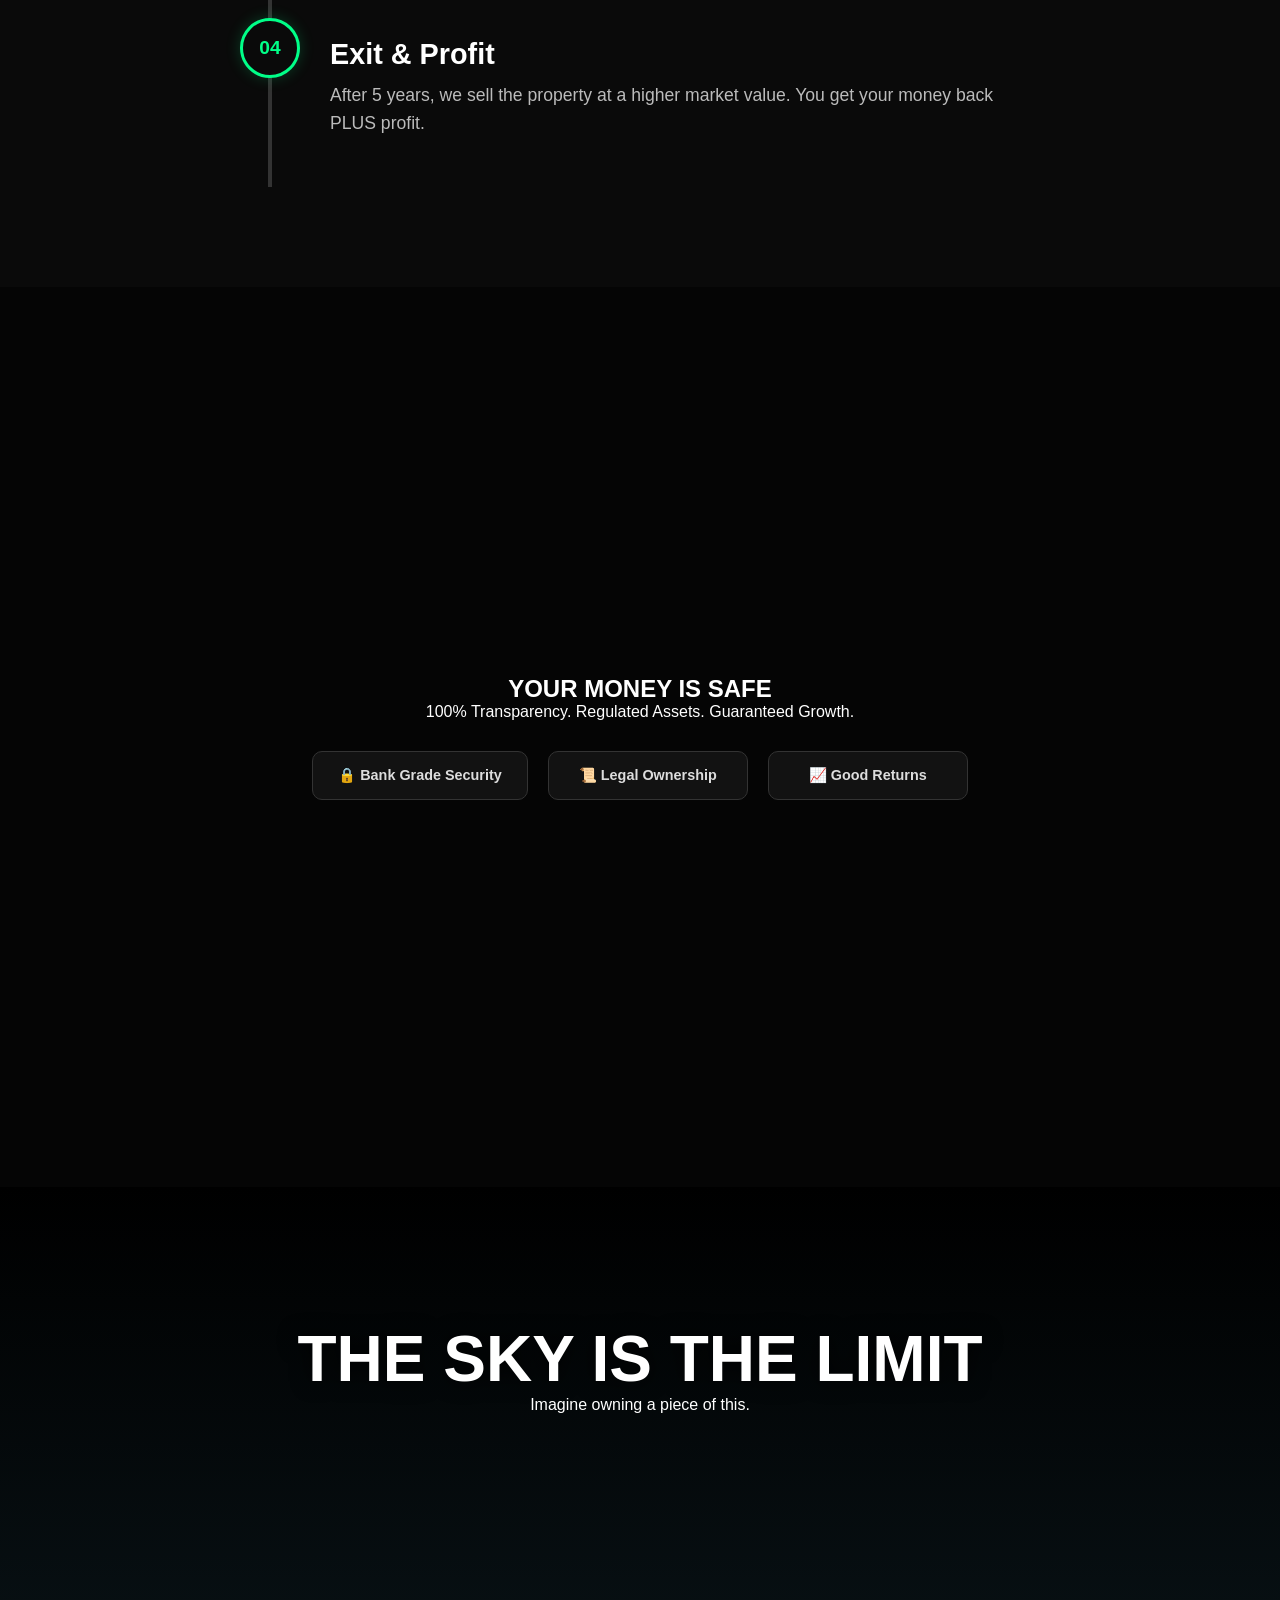
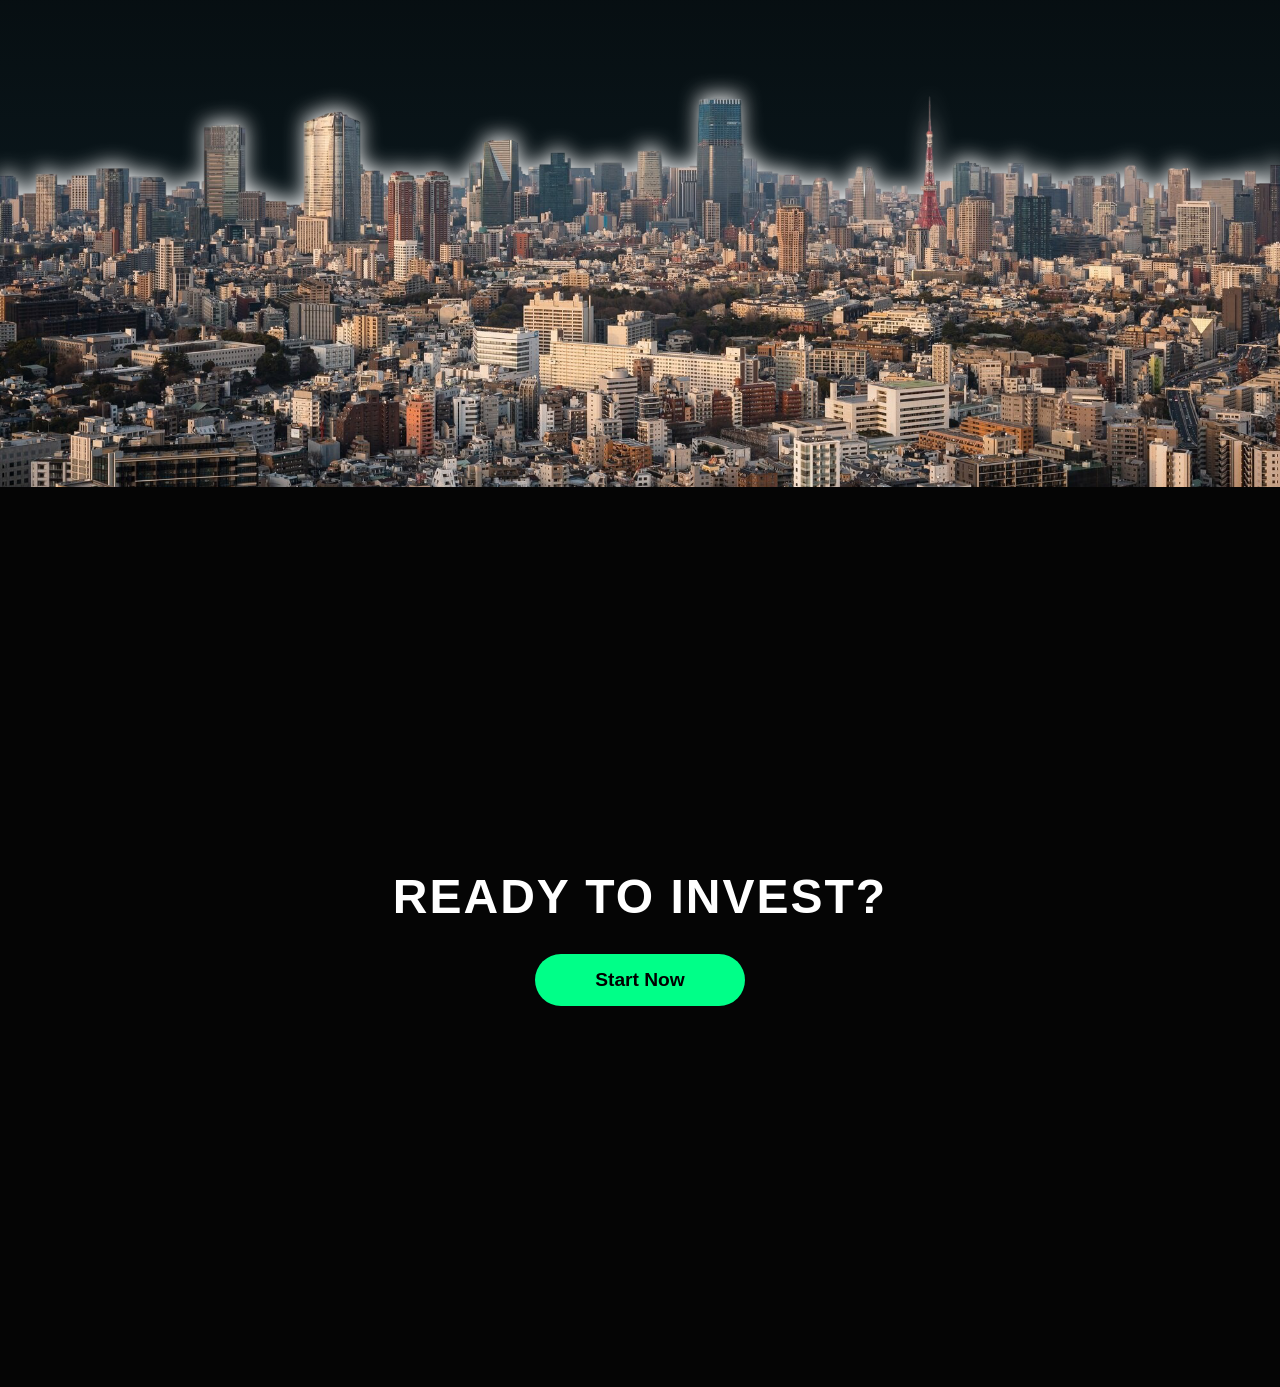
==== commit a9f1662a: "Made Cards in index Horizontal" ====
--- a/index.html
+++ b/index.html
@@ -76,12 +76,23 @@
         <div class="content">
             <h2>YOUR MONEY IS SAFE</h2>
             <p>100% Transparency. Regulated Assets. Guaranteed Growth.</p>
-            <div class="cards-row">
-                <div class="glass-card hidden">🔒 Bank Grade Security</div>
-                <div class="glass-card hidden">📜 Legal Ownership</div>
-                <div class="glass-card hidden">📈 Good Returns</div>
-            </div>
         </div>
+
+        <div class="trust-section">
+    
+    <div class="trust-card">
+        🔒 Bank Grade Security
+    </div>
+
+    <div class="trust-card">
+        📜 Legal Ownership
+    </div>
+
+    <div class="trust-card">
+        📈 Good Returns
+    </div>
+
+</div>
     </section>
 
     <div class="grand-reveal-container">
--- a/style.css
+++ b/style.css
@@ -13,12 +13,12 @@
     font-family: 'Arial', sans-serif;
     overflow-x: hidden; 
     
-    /* This creates the "+" cursor */
+    /* This creates the "+" cursor without the circle */
     cursor: crosshair; 
 }
 
 /* Basic Interaction Cursors */
-a, button, .card, .switch, .market-card { cursor: pointer; }
+a, button, .card, .switch, .market-card, .trust-card { cursor: pointer; }
 
 
 /* ==========================================================================
@@ -148,7 +148,7 @@
    6. HOMEPAGE: CITY REVEAL SCROLL
    ========================================================================== */
 .grand-reveal-container {
-    height: 150vh; /* Determines scrolling distance */
+    height: 115h; /* Determines scrolling distance */
     background: linear-gradient(#000000, #0f2027);
 }
 .sticky-wrapper {
@@ -198,7 +198,8 @@
 .login-page {
     min-height: 100vh;
     background: radial-gradient(circle at center, #1a1a1a, #000000);
-    display: flex; justify-content: center; align-items: center;
+    display: flex; flex-direction: column; /* Changed to allow stacking */
+    justify-content: center; align-items: center;
     padding: 20px;
     transition: all 0.4s ease; /* Smooth slide for Alert Bar */
     padding-top: 0;
@@ -264,6 +265,50 @@
     z-index: 10; transition: all 0.4s ease;
 }
 body.has-alert .back-link { top: 80px; }
+
+
+/* ==========================================================================
+   8.5 TRUST SECTION (Horizontal Row Fix)
+   ========================================================================== */
+.trust-section {
+    display: flex !important;         /* Force Flexbox */
+    flex-direction: row !important;   /* Force Horizontal (Left-Right) */
+    justify-content: center;          /* Center in the middle */
+    align-items: center;              /* Align items vertically */
+    gap: 20px;                        /* Space between cards */
+    width: 100%;
+    margin-top: 30px;
+    flex-wrap: wrap;                  /* Allow wrapping ONLY if screen is too small */
+}
+
+.trust-card {
+    background: rgba(255, 255, 255, 0.05);
+    border: 1px solid #333;
+    padding: 15px 25px;
+    border-radius: 10px;
+    color: #ddd;
+    font-size: 0.9rem;
+    font-weight: bold;
+    min-width: 200px;                 /* Ensure they aren't too skinny */
+    text-align: center;
+    transition: transform 0.3s;
+}
+
+.trust-card:hover {
+    border-color: #00ff88;
+    transform: translateY(-5px);
+    color: white;
+}
+
+/* On Mobile Phones ONLY -> Stack them */
+@media (max-width: 768px) {
+    .trust-section {
+        flex-direction: column !important; /* Switch to Vertical on phone */
+    }
+    .trust-card {
+        width: 100%; /* Full width on phone */
+    }
+}
 
 
 /* ==========================================================================
@@ -463,4 +508,8 @@
     
     /* Scrollable Tables */
     .glass-card { overflow-x: auto; }
+
+    /* Trust Section Stack (Mobile) */
+    .trust-section { flex-direction: column; align-items: center; }
+    .trust-card { width: 100%; max-width: 350px; }
 }
